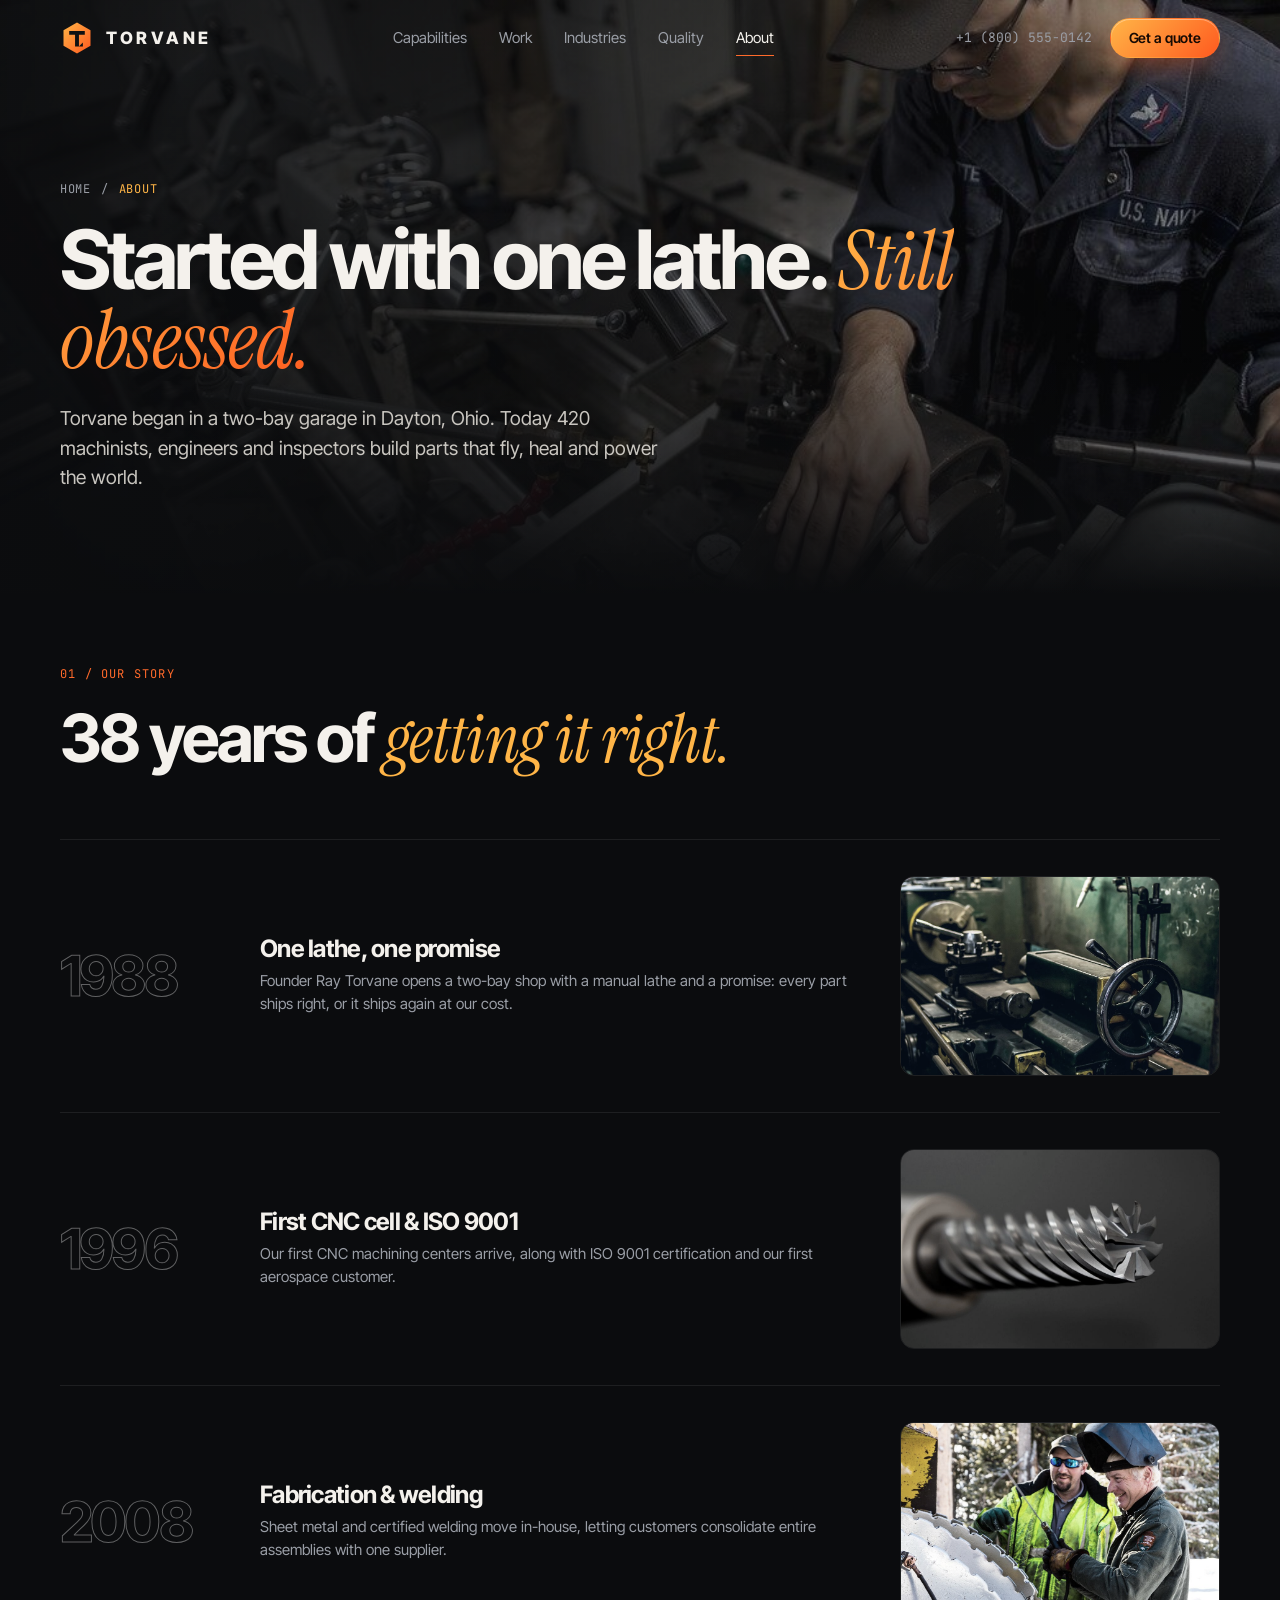
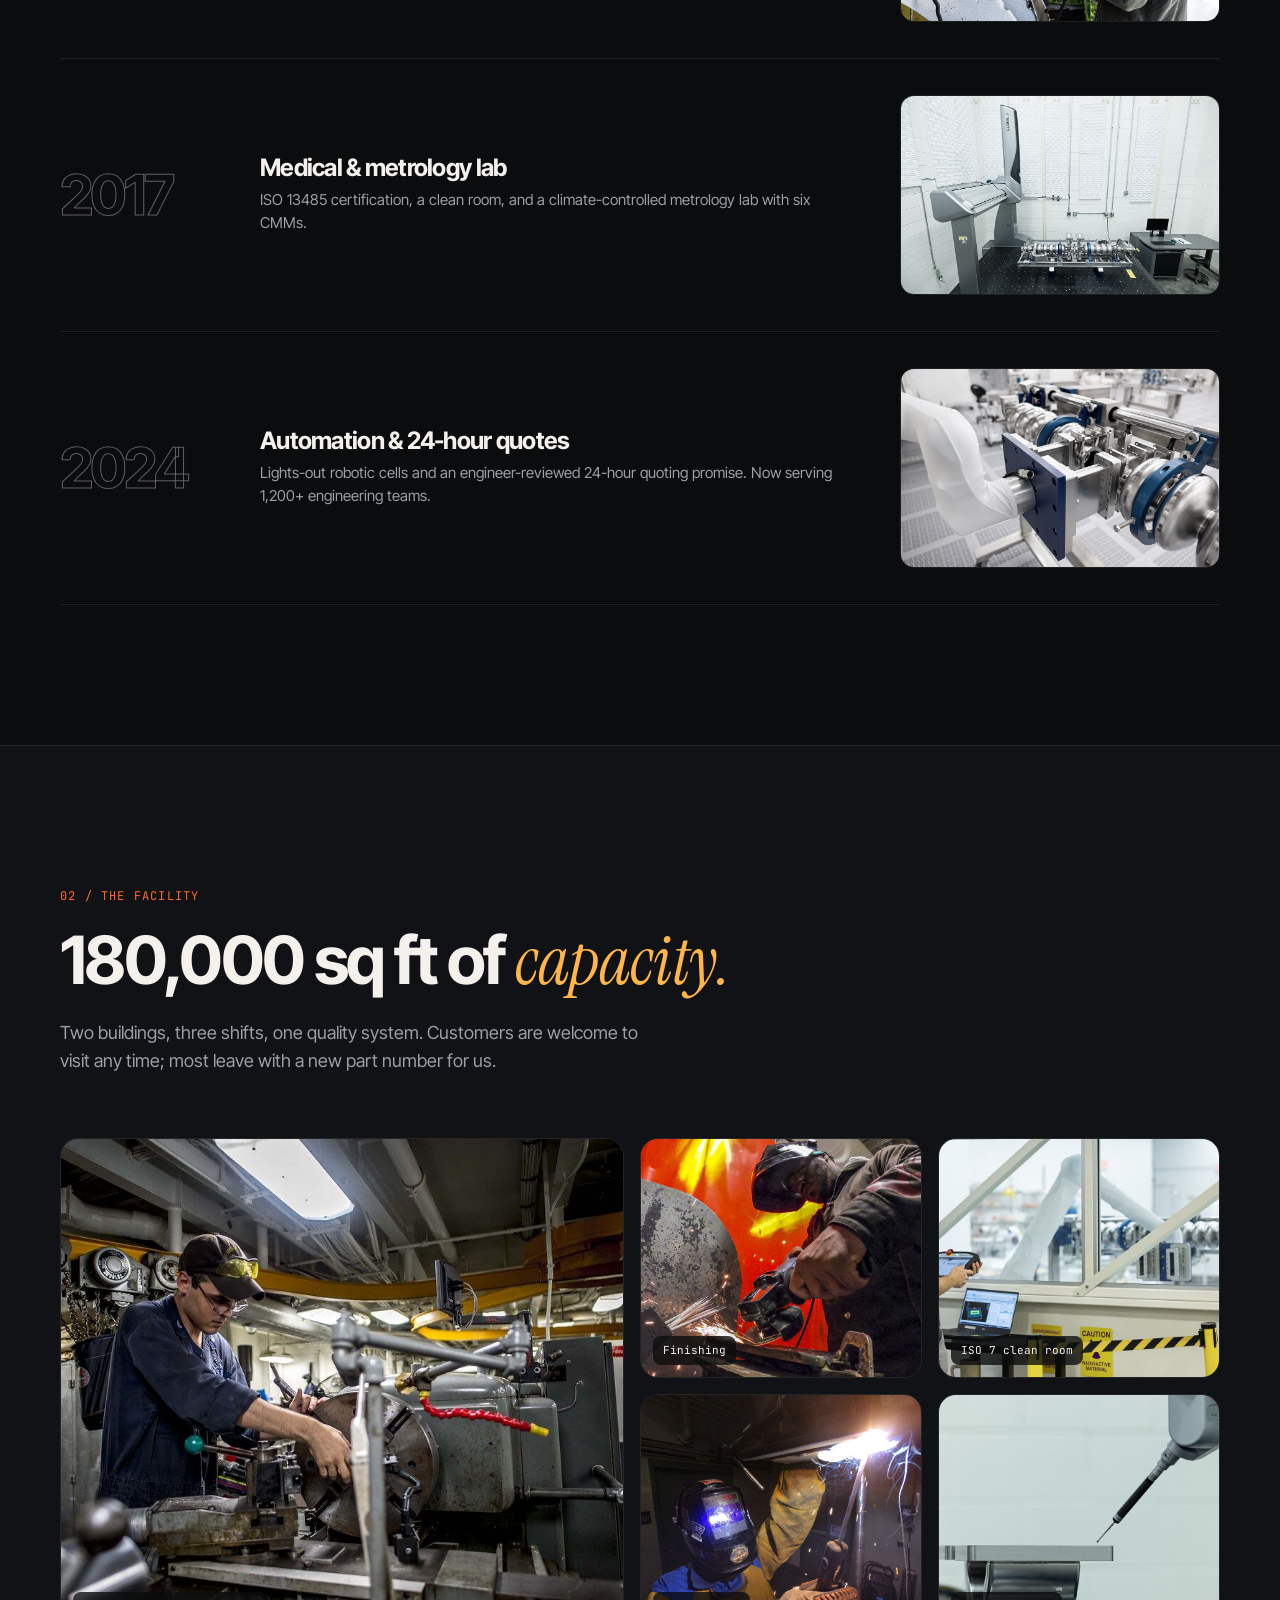
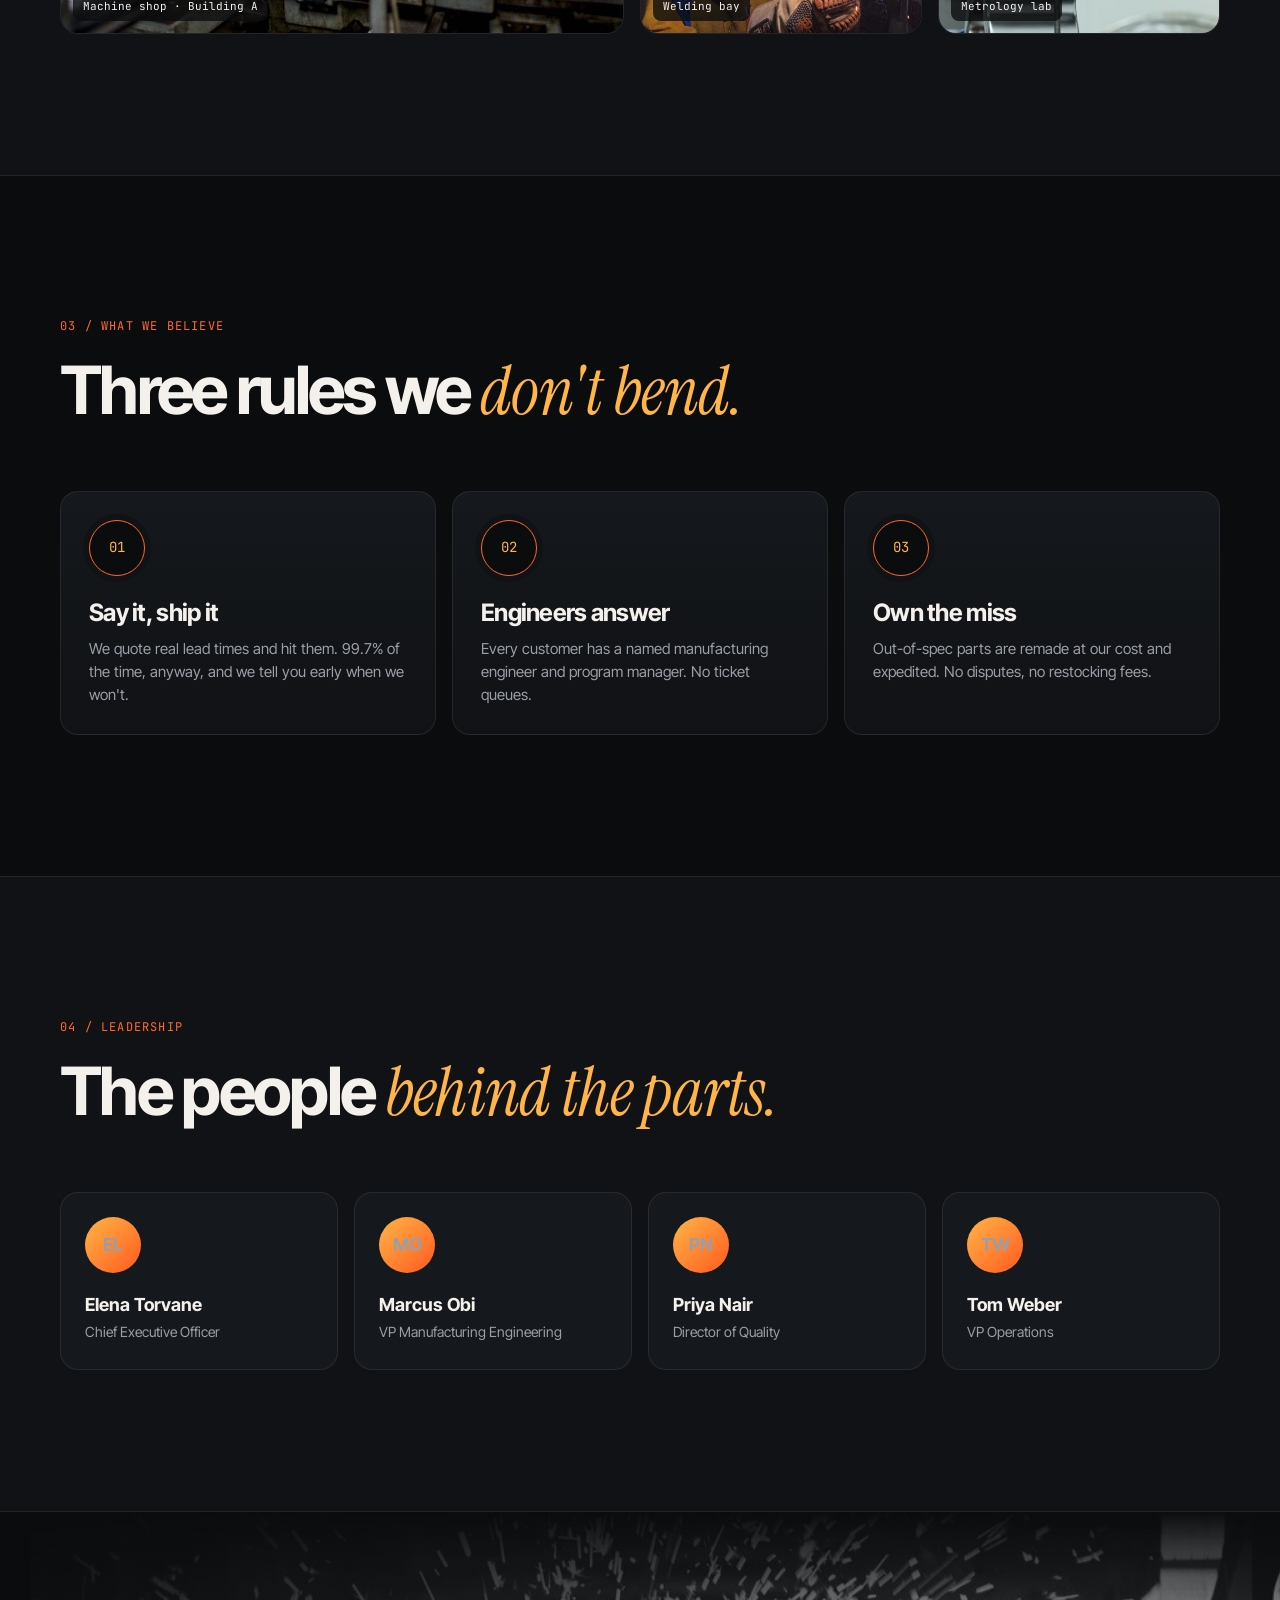
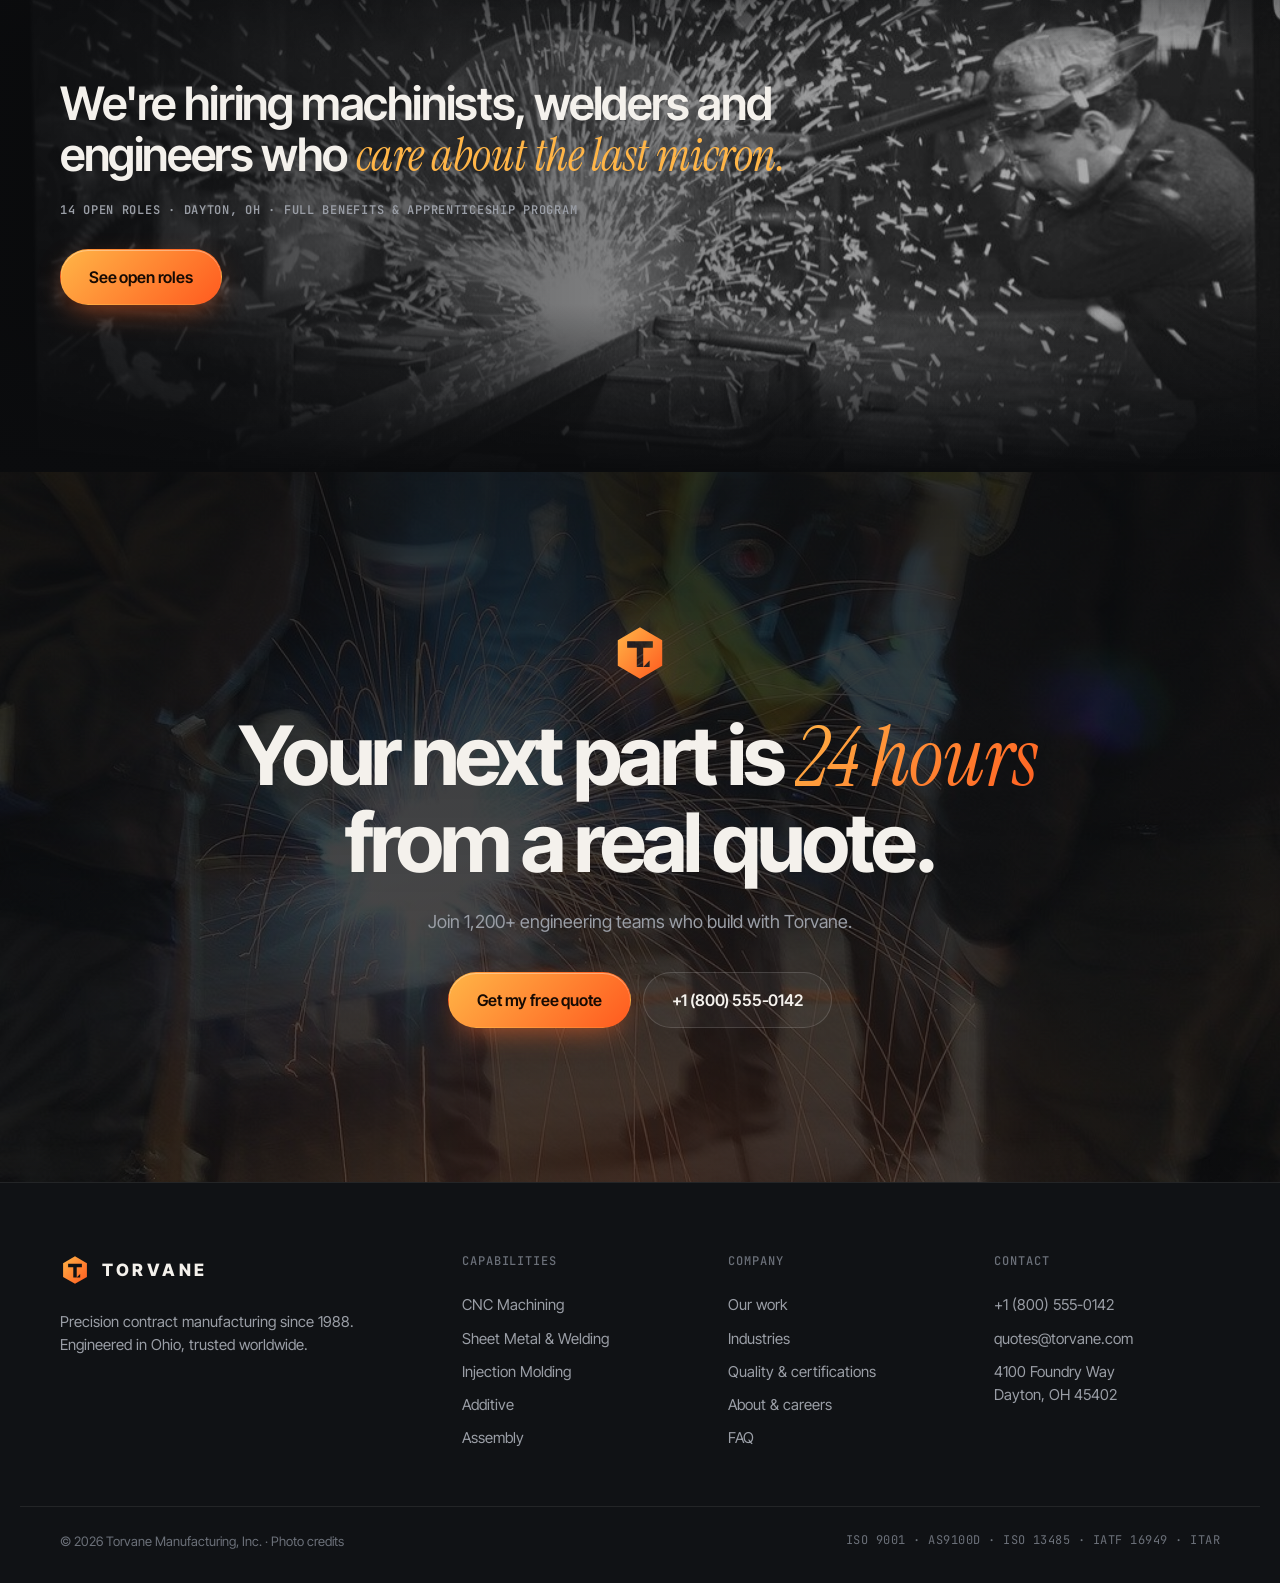
==== about.html @ 59ac73ed "Expand into a multipage site with work photography Split the landing page into Home, Capabilities, W" ====
<!doctype html>
<html lang="en">
<head>
  <meta charset="utf-8" />
  <meta name="viewport" content="width=device-width, initial-scale=1" />
  <title>About Torvane | Precision Manufacturing Since 1988</title>
  <meta name="description" content="Founded in Dayton, Ohio in 1988 with a single lathe, Torvane is now a 180,000 sq ft precision manufacturer serving 1,200+ engineering teams. Meet the team and see open roles." />
  <meta name="theme-color" content="#0B0C0E" />
  <meta property="og:title" content="About Torvane | Precision Manufacturing Since 1988" />
  <meta property="og:description" content="Founded in Dayton, Ohio in 1988 with a single lathe, Torvane is now a 180,000 sq ft precision manufacturer serving 1,200+ engineering teams. Meet the team and see open roles." />
  <meta property="og:type" content="website" />
  <meta property="og:image" content="assets/img/machinist-lathe.jpg" />
  <link rel="icon" href="assets/favicon.svg" type="image/svg+xml" />
  <link rel="preconnect" href="https://fonts.googleapis.com" />
  <link rel="preconnect" href="https://fonts.gstatic.com" crossorigin />
  <link href="https://fonts.googleapis.com/css2?family=Inter+Tight:wght@400;500;600;700;800&family=Instrument+Serif:ital@0;1&family=JetBrains+Mono:wght@400;500&display=swap" rel="stylesheet" />
  <link rel="stylesheet" href="styles.css" />
</head>
<body data-page="about">
  <a class="skip" href="#main">Skip to content</a>

  <header class="nav" id="nav">
    <div class="container nav__inner">
      <a href="index.html" class="brand" aria-label="Torvane home">
        <img src="assets/logo-mark.svg" alt="" width="34" height="34" />
        <span class="brand__word">TORVANE</span>
      </a>
      <nav class="nav__links" aria-label="Primary">
        <a href="capabilities.html">Capabilities</a>
        <a href="work.html">Work</a>
        <a href="industries.html">Industries</a>
        <a href="quality.html">Quality</a>
        <a href="about.html" class="is-active" aria-current="page">About</a>
      </nav>
      <div class="nav__cta">
        <a href="tel:+18005550142" class="nav__phone">+1 (800) 555-0142</a>
        <a href="quote.html" class="btn btn--primary btn--sm">Get a quote</a>
        <button class="nav__toggle" aria-label="Open menu" aria-expanded="false" aria-controls="mobile-menu">
          <span></span><span></span>
        </button>
      </div>
    </div>
    <div class="mobile-menu" id="mobile-menu" hidden>
        <a href="capabilities.html">Capabilities</a>
        <a href="work.html">Work</a>
        <a href="industries.html">Industries</a>
        <a href="quality.html">Quality</a>
        <a href="about.html" class="is-active" aria-current="page">About</a>
      <a href="quote.html" class="btn btn--primary">Get a quote in 24h</a>
    </div>
  </header>

  <main id="main">
    <section class="phero">
      <div class="phero__bg" aria-hidden="true"><img src="assets/img/machinist-turning.jpg" alt="" fetchpriority="high" /></div>
      <div class="container phero__inner">
        <nav class="crumbs reveal" aria-label="Breadcrumb"><a href="index.html">Home</a><span>/</span><span>About</span></nav>
        <h1 class="reveal">Started with one lathe. <em>Still obsessed.</em></h1>
        <p class="lede reveal">Torvane began in a two-bay garage in Dayton, Ohio. Today 420 machinists, engineers and inspectors build parts that fly, heal and power the world.</p>
      </div>
    </section>

    <section class="section" style="padding-top: 72px">
      <div class="container">
        <div class="section__head">
          <p class="kicker reveal">01 / Our story</p>
          <h2 class="reveal">38 years of <em>getting it right.</em></h2>
        </div>
        <div class="timeline">
          <div class="tl reveal"><span class="tl__y">1988</span><div><h3>One lathe, one promise</h3><p>Founder Ray Torvane opens a two-bay shop with a manual lathe and a promise: every part ships right, or it ships again at our cost.</p></div><div class="tl__img"><img src="assets/img/lathe-vintage.jpg" alt="Vintage metal lathe" loading="lazy" /></div></div>
          <div class="tl reveal"><span class="tl__y">1996</span><div><h3>First CNC cell &amp; ISO 9001</h3><p>Our first CNC machining centers arrive, along with ISO 9001 certification and our first aerospace customer.</p></div><div class="tl__img"><img src="assets/img/endmill-dark.jpg" alt="Carbide end mill" loading="lazy" /></div></div>
          <div class="tl reveal"><span class="tl__y">2008</span><div><h3>Fabrication &amp; welding</h3><p>Sheet metal and certified welding move in-house, letting customers consolidate entire assemblies with one supplier.</p></div><div class="tl__img"><img src="assets/img/welders.jpg" alt="Welders at work" loading="lazy" /></div></div>
          <div class="tl reveal"><span class="tl__y">2017</span><div><h3>Medical &amp; metrology lab</h3><p>ISO 13485 certification, a clean room, and a climate-controlled metrology lab with six CMMs.</p></div><div class="tl__img"><img src="assets/img/cmm-room.jpg" alt="Metrology lab" loading="lazy" /></div></div>
          <div class="tl reveal"><span class="tl__y">2024</span><div><h3>Automation &amp; 24-hour quotes</h3><p>Lights-out robotic cells and an engineer-reviewed 24-hour quoting promise. Now serving 1,200+ engineering teams.</p></div><div class="tl__img"><img src="assets/img/robot-cell.jpg" alt="Robotic cell" loading="lazy" /></div></div>
        </div>
      </div>
    </section>

    <section class="section section--alt">
      <div class="container">
        <div class="section__head">
          <p class="kicker reveal">02 / The facility</p>
          <h2 class="reveal">180,000 sq ft of <em>capacity.</em></h2>
          <p class="section__lede reveal">Two buildings, three shifts, one quality system. Customers are welcome to visit any time; most leave with a new part number for us.</p>
        </div>
        <div class="facility">
          <figure class="reveal"><img src="assets/img/machinist-lathe.jpg" alt="Machinist at work in the machine shop" loading="lazy" /><figcaption>Machine shop · Building A</figcaption></figure>
          <figure class="reveal"><img src="assets/img/grinding.jpg" alt="Finishing department" loading="lazy" /><figcaption>Finishing</figcaption></figure>
          <figure class="reveal"><img src="assets/img/robot-operator.jpg" alt="Clean room assembly" loading="lazy" /><figcaption>ISO 7 clean room</figcaption></figure>
          <figure class="reveal"><img src="assets/img/welder-mask.jpg" alt="Welding bay" loading="lazy" /><figcaption>Welding bay</figcaption></figure>
          <figure class="reveal"><img src="assets/img/cmm-probe-2.jpg" alt="Metrology" loading="lazy" /><figcaption>Metrology lab</figcaption></figure>
        </div>
      </div>
    </section>

    <section class="section">
      <div class="container">
        <div class="section__head">
          <p class="kicker reveal">03 / What we believe</p>
          <h2 class="reveal">Three rules we <em>don't bend.</em></h2>
        </div>
        <div class="values">
          <div class="card reveal"><span class="step__n" style="margin-bottom:12px">01</span><h3>Say it, ship it</h3><p>We quote real lead times and hit them. 99.7% of the time, anyway, and we tell you early when we won't.</p></div>
          <div class="card reveal"><span class="step__n" style="margin-bottom:12px">02</span><h3>Engineers answer</h3><p>Every customer has a named manufacturing engineer and program manager. No ticket queues.</p></div>
          <div class="card reveal"><span class="step__n" style="margin-bottom:12px">03</span><h3>Own the miss</h3><p>Out-of-spec parts are remade at our cost and expedited. No disputes, no restocking fees.</p></div>
        </div>
      </div>
    </section>

    <section class="section section--alt">
      <div class="container">
        <div class="section__head">
          <p class="kicker reveal">04 / Leadership</p>
          <h2 class="reveal">The people <em>behind the parts.</em></h2>
        </div>
        <div class="team">
          <div class="member reveal"><span class="avatar">EL</span><b>Elena Torvane</b><span>Chief Executive Officer</span></div>
          <div class="member reveal"><span class="avatar">MO</span><b>Marcus Obi</b><span>VP Manufacturing Engineering</span></div>
          <div class="member reveal"><span class="avatar">PN</span><b>Priya Nair</b><span>Director of Quality</span></div>
          <div class="member reveal"><span class="avatar">TW</span><b>Tom Weber</b><span>VP Operations</span></div>
        </div>
      </div>
    </section>

    <section class="band" id="careers" aria-label="Careers">
      <img src="assets/img/sparks-bw.jpg" alt="" loading="lazy" data-parallax />
      <div class="container">
        <blockquote class="reveal">We're hiring machinists, welders and engineers who <em>care about the last micron.</em><cite>14 open roles · Dayton, OH · Full benefits &amp; apprenticeship program</cite></blockquote>
        <a href="mailto:careers@torvane.com" class="btn btn--primary btn--lg reveal" style="margin-top:32px">See open roles</a>
      </div>
    </section>

    <section class="final final--photo">
      <div class="final__bg" aria-hidden="true"><img src="assets/img/welding.jpg" alt="" loading="lazy" /></div>
      <div class="container final__inner">
        <img src="assets/logo-mark.svg" alt="" width="56" height="56" class="final__mark" />
        <h2>Your next part is <em>24 hours</em> from a real quote.</h2>
        <p>Join 1,200+ engineering teams who build with Torvane.</p>
        <div class="hero__ctas">
          <a href="quote.html" class="btn btn--primary btn--lg">Get my free quote</a>
          <a href="tel:+18005550142" class="btn btn--ghost btn--lg">+1 (800) 555-0142</a>
        </div>
      </div>
    </section>
  </main>

  <footer class="footer">
    <div class="container footer__grid">
      <div class="footer__brand">
        <a href="index.html" class="brand"><img src="assets/logo-mark.svg" alt="" width="30" height="30" /><span class="brand__word">TORVANE</span></a>
        <p>Precision contract manufacturing since 1988. Engineered in Ohio, trusted worldwide.</p>
      </div>
      <div>
        <h4>Capabilities</h4>
        <a href="capabilities.html#cnc">CNC Machining</a>
        <a href="capabilities.html#sheet-metal">Sheet Metal &amp; Welding</a>
        <a href="capabilities.html#molding">Injection Molding</a>
        <a href="capabilities.html#additive">Additive</a>
        <a href="capabilities.html#assembly">Assembly</a>
      </div>
      <div>
        <h4>Company</h4>
        <a href="work.html">Our work</a>
        <a href="industries.html">Industries</a>
        <a href="quality.html">Quality &amp; certifications</a>
        <a href="about.html">About &amp; careers</a>
        <a href="quote.html#faq">FAQ</a>
      </div>
      <div>
        <h4>Contact</h4>
        <a href="tel:+18005550142">+1 (800) 555-0142</a>
        <a href="mailto:quotes@torvane.com">quotes@torvane.com</a>
        <span>4100 Foundry Way<br />Dayton, OH 45402</span>
      </div>
    </div>
    <div class="container footer__base">
      <span>© <span id="year">2026</span> Torvane Manufacturing, Inc. · <a href="credits.html">Photo credits</a></span>
      <span class="mono">ISO 9001 · AS9100D · ISO 13485 · IATF 16949 · ITAR</span>
    </div>
  </footer>

  <div class="sticky-cta" id="stickyCta">
    <a href="tel:+18005550142" class="btn btn--ghost">Call</a>
    <a href="quote.html" class="btn btn--primary">Get a quote in 24h</a>
  </div>

  <script src="script.js" defer></script>
</body>
</html>
---- styles.css ----
/* =========================================================
   Torvane Manufacturing — styles
   ========================================================= */
:root {
  --bg: #0b0c0e;
  --bg-2: #101215;
  --surface: #15181c;
  --surface-2: #1b1f24;
  --line: rgba(255, 255, 255, 0.08);
  --line-2: rgba(255, 255, 255, 0.14);
  --text: #f4f1ec;
  --muted: #9a9ea6;
  --dim: #6b7079;
  --accent: #ff6a2b;
  --accent-2: #ffb547;
  --grad: linear-gradient(135deg, #ffb547 0%, #ff5a1f 100%);
  --paper: #f4f1ec;
  --paper-2: #e9e4dc;
  --ink: #121316;
  --ink-muted: #5d6068;
  --ok: #3ddc97;

  --radius: 18px;
  --radius-sm: 12px;
  --container: 1240px;
  --gutter: clamp(16px, 4vw, 40px);

  --f-sans: "Inter Tight", ui-sans-serif, system-ui, -apple-system, "Segoe UI", sans-serif;
  --f-serif: "Instrument Serif", Georgia, serif;
  --f-mono: "JetBrains Mono", ui-monospace, SFMono-Regular, Menlo, monospace;

  --ease: cubic-bezier(0.22, 1, 0.36, 1);
}

*,
*::before,
*::after { box-sizing: border-box; }

html { scroll-behavior: smooth; -webkit-text-size-adjust: 100%; }
body {
  margin: 0;
  background: var(--bg);
  color: var(--text);
  font-family: var(--f-sans);
  font-size: 17px;
  line-height: 1.55;
  -webkit-font-smoothing: antialiased;
  text-rendering: optimizeLegibility;
  overflow-x: hidden;
}
img, svg { display: block; max-width: 100%; }
a { color: inherit; text-decoration: none; }
h1, h2, h3, h4 { margin: 0; line-height: 1.05; letter-spacing: -0.03em; font-weight: 700; }
p { margin: 0; }
em { font-family: var(--f-serif); font-style: italic; font-weight: 400; letter-spacing: -0.01em; }
::selection { background: var(--accent); color: #fff; }

.container { width: 100%; max-width: var(--container); margin-inline: auto; padding-inline: var(--gutter); }
.mono, .mono-accent { font-family: var(--f-mono); font-size: 12px; letter-spacing: 0.04em; }
.mono-accent { color: var(--accent-2); }

.skip { position: absolute; left: -9999px; top: 8px; z-index: 100; background: var(--accent); color: #000; padding: 8px 14px; border-radius: 8px; }
.skip:focus { left: 8px; }

:focus-visible { outline: 2px solid var(--accent-2); outline-offset: 3px; border-radius: 6px; }

/* ---------- Buttons ---------- */
.btn {
  --h: 46px;
  display: inline-flex; align-items: center; justify-content: center; gap: 10px;
  height: var(--h); padding: 0 22px; border-radius: 999px;
  font: 600 15px/1 var(--f-sans); letter-spacing: -0.01em;
  border: 1px solid transparent; cursor: pointer; white-space: nowrap;
  transition: transform .25s var(--ease), box-shadow .25s var(--ease), background .25s, border-color .25s, color .25s;
}
.btn--sm { --h: 40px; padding: 0 18px; font-size: 14px; }
.btn--lg { --h: 56px; padding: 0 28px; font-size: 16px; }
.btn--primary {
  background: var(--grad); color: #160a03;
  box-shadow: 0 10px 30px -10px rgba(255, 106, 43, .7), inset 0 1px 0 rgba(255, 255, 255, .35);
}
.btn--primary:hover { transform: translateY(-2px); box-shadow: 0 16px 40px -12px rgba(255, 106, 43, .9), inset 0 1px 0 rgba(255, 255, 255, .35); }
.btn--primary svg { transition: transform .25s var(--ease); }
.btn--primary:hover svg { transform: translateX(4px); }
.btn--ghost { background: rgba(255, 255, 255, .04); border-color: var(--line-2); color: var(--text); }
.btn--ghost:hover { background: rgba(255, 255, 255, .08); border-color: rgba(255, 255, 255, .28); }
.btn--dark { background: var(--ink); color: var(--paper); }
.btn--dark:hover { transform: translateY(-2px); box-shadow: 0 16px 30px -14px rgba(0, 0, 0, .5); }

/* ---------- Nav ---------- */
.nav {
  position: fixed; inset: 0 0 auto; z-index: 50;
  transition: background .3s, border-color .3s, backdrop-filter .3s;
  border-bottom: 1px solid transparent;
}
.nav.is-scrolled {
  background: rgba(11, 12, 14, .72);
  backdrop-filter: saturate(160%) blur(16px);
  -webkit-backdrop-filter: saturate(160%) blur(16px);
  border-color: var(--line);
}
.nav__inner { display: flex; align-items: center; justify-content: space-between; height: 76px; gap: 24px; }
.brand { display: inline-flex; align-items: center; gap: 12px; }
.brand__word { font-weight: 800; letter-spacing: .22em; font-size: 17px; }
.nav__links { display: flex; gap: 32px; font-size: 15px; color: var(--muted); }
.nav__links a { position: relative; transition: color .2s; }
.nav__links a:hover { color: var(--text); }
.nav__links a::after { content: ""; position: absolute; left: 0; right: 0; bottom: -6px; height: 1px; background: var(--accent); transform: scaleX(0); transition: transform .3s var(--ease); transform-origin: left; }
.nav__links a:hover::after { transform: scaleX(1); }
.nav__cta { display: flex; align-items: center; gap: 18px; }
.nav__phone { font-family: var(--f-mono); font-size: 13px; color: var(--muted); }
.nav__phone:hover { color: var(--text); }
.nav__toggle { display: none; width: 42px; height: 42px; border-radius: 12px; border: 1px solid var(--line-2); background: transparent; cursor: pointer; position: relative; }
.nav__toggle span { position: absolute; left: 12px; right: 12px; height: 1.5px; background: var(--text); transition: transform .3s var(--ease), top .3s var(--ease); }
.nav__toggle span:first-child { top: 16px; }
.nav__toggle span:last-child { top: 24px; }
.nav__toggle[aria-expanded="true"] span:first-child { top: 20px; transform: rotate(45deg); }
.nav__toggle[aria-expanded="true"] span:last-child { top: 20px; transform: rotate(-45deg); }
.mobile-menu { display: flex; flex-direction: column; gap: 4px; padding: 8px var(--gutter) 24px; background: rgba(11, 12, 14, .96); border-bottom: 1px solid var(--line); }
.mobile-menu[hidden] { display: none; }
.mobile-menu a:not(.btn) { padding: 14px 0; font-size: 20px; font-weight: 600; border-bottom: 1px solid var(--line); }
.mobile-menu .btn { margin-top: 16px; }

/* ---------- Hero ---------- */
.hero { position: relative; padding: 150px 0 40px; overflow: hidden; isolation: isolate; }
.hero__grid-bg {
  position: absolute; inset: 0; z-index: -2;
  background-image:
    linear-gradient(var(--line) 1px, transparent 1px),
    linear-gradient(90deg, var(--line) 1px, transparent 1px);
  background-size: 64px 64px;
  mask-image: radial-gradient(ellipse 80% 70% at 60% 30%, #000 30%, transparent 75%);
  -webkit-mask-image: radial-gradient(ellipse 80% 70% at 60% 30%, #000 30%, transparent 75%);
  opacity: .6;
}
.hero__glow {
  position: absolute; z-index: -1; width: 900px; height: 900px; right: -240px; top: -320px;
  background: radial-gradient(circle, rgba(255, 106, 43, .28) 0%, rgba(255, 106, 43, .06) 40%, transparent 70%);
  filter: blur(10px);
  animation: glow 9s ease-in-out infinite alternate;
}
@keyframes glow { to { transform: translate(-60px, 60px) scale(1.08); } }
.hero__inner { display: grid; grid-template-columns: 1.15fr 1fr; gap: 56px; align-items: center; }

.eyebrow {
  display: inline-flex; align-items: center; gap: 10px;
  padding: 7px 14px 7px 12px; border-radius: 999px;
  border: 1px solid var(--line-2); background: rgba(255, 255, 255, .03);
  font-size: 13px; color: var(--muted); font-weight: 500;
}
.dot { width: 8px; height: 8px; border-radius: 50%; background: var(--ok); box-shadow: 0 0 0 4px rgba(61, 220, 151, .15); animation: pulse 2s infinite; }
@keyframes pulse { 50% { box-shadow: 0 0 0 7px rgba(61, 220, 151, 0); } }

.hero__title { font-size: clamp(46px, 6vw, 86px); margin: 26px 0 26px; letter-spacing: -0.045em; line-height: .95; }
.hero__title em {
  background: var(--grad); -webkit-background-clip: text; background-clip: text; color: transparent;
  padding-right: .08em;
}
.hero__sub { font-size: clamp(17px, 1.4vw, 19px); color: var(--muted); max-width: 540px; }
.hero__sub strong { color: var(--text); font-weight: 600; }
.hero__ctas { display: flex; gap: 12px; flex-wrap: wrap; margin-top: 36px; }
.hero__trust { list-style: none; padding: 0; margin: 28px 0 0; display: flex; gap: 22px; flex-wrap: wrap; font-size: 14px; color: var(--muted); }
.hero__trust li { display: flex; align-items: center; gap: 8px; }
.hero__trust svg { width: 16px; height: 16px; fill: none; stroke: var(--ok); stroke-width: 2.4; stroke-linecap: round; stroke-linejoin: round; }

/* Blueprint visual */
.hero__visual { position: relative; }
.blueprint {
  position: relative; border-radius: 22px; overflow: hidden;
  background: linear-gradient(180deg, #13171c, #0e1013);
  border: 1px solid var(--line-2);
  box-shadow: 0 50px 100px -40px rgba(0, 0, 0, .8), 0 0 0 1px rgba(255, 255, 255, .02) inset;
  transform: perspective(1400px) rotateY(-8deg) rotateX(4deg);
  transition: transform .8s var(--ease);
}
.hero__visual:hover .blueprint { transform: perspective(1400px) rotateY(-2deg) rotateX(1deg); }
.blueprint__head, .blueprint__foot { display: flex; justify-content: space-between; padding: 14px 18px; font-family: var(--f-mono); font-size: 11px; letter-spacing: .06em; color: var(--muted); }
.blueprint__head { border-bottom: 1px solid var(--line); }
.blueprint__foot { border-top: 1px solid var(--line); gap: 12px; }
.blueprint__foot div { display: flex; flex-direction: column; gap: 4px; }
.blueprint__foot span { color: var(--dim); font-size: 10px; }
.blueprint__foot b { color: var(--text); font-weight: 500; font-size: 12px; }
.blueprint__svg { width: 100%; height: auto; }
.bp-grid path { stroke: rgba(255, 255, 255, .04); stroke-width: 1; fill: none; }
.bp-part { fill: none; stroke: var(--text); stroke-width: 1.4; }
.bp-part .center { stroke: var(--accent); stroke-width: .8; stroke-dasharray: 10 4 2 4; opacity: .7; }
.bp-part .bolts { transform-origin: 0 0; }
.draw { stroke-dasharray: 800; stroke-dashoffset: 800; animation: draw 2.4s var(--ease) forwards .3s; }
.draw.d2 { animation-delay: .6s; stroke: var(--muted); }
.draw.d3 { animation-delay: .9s; }
.draw.d4 { animation-delay: 1.2s; stroke: var(--accent-2); }
@keyframes draw { to { stroke-dashoffset: 0; } }
.bp-dim path { fill: none; stroke: var(--dim); stroke-width: 1; }
.bp-dim text { fill: var(--muted); font-family: var(--f-mono); font-size: 10px; letter-spacing: .04em; }
.scan { fill: var(--accent); opacity: .5; filter: drop-shadow(0 0 6px var(--accent)); animation: scan 4.5s ease-in-out infinite; }
@keyframes scan { 0% { transform: translateY(0); opacity: 0; } 10% { opacity: .6; } 90% { opacity: .6; } 100% { transform: translateY(338px); opacity: 0; } }

.chip {
  position: absolute; display: flex; flex-direction: column; gap: 2px;
  padding: 12px 16px; border-radius: 14px;
  background: rgba(21, 24, 28, .82); border: 1px solid var(--line-2);
  backdrop-filter: blur(14px); -webkit-backdrop-filter: blur(14px);
  box-shadow: 0 20px 40px -20px rgba(0, 0, 0, .8);
  animation: float 6s ease-in-out infinite;
}
.chip__k { font-size: 11px; color: var(--muted); font-family: var(--f-mono); letter-spacing: .04em; text-transform: uppercase; }
.chip__v { font-size: 16px; font-weight: 700; letter-spacing: -0.02em; }
.chip--a { left: -34px; top: 22%; }
.chip--b { right: -22px; top: 8%; animation-delay: -2s; padding-left: 30px; }
.chip--c { left: -34px; bottom: 26%; animation-delay: -4s; }
.chip__live { position: absolute; left: 14px; top: 17px; width: 8px; height: 8px; border-radius: 50%; background: var(--ok); box-shadow: 0 0 10px var(--ok); }
@keyframes float { 50% { transform: translateY(-10px); } }

.hero__stats {
  margin-top: 96px; display: grid; grid-template-columns: repeat(4, 1fr);
  border-top: 1px solid var(--line); border-bottom: 1px solid var(--line);
}
.hero__stats > div { padding: 30px 24px; display: flex; flex-direction: column; gap: 6px; }
.hero__stats > div + div { border-left: 1px solid var(--line); }
.hero__stats b { font-size: clamp(34px, 4vw, 52px); font-weight: 700; letter-spacing: -0.04em; line-height: 1; }
.hero__stats > div > span { color: var(--muted); font-size: 14px; }

/* ---------- Strip ---------- */
.strip { padding: 64px 0 24px; }
.strip__label { text-align: center; color: var(--dim); font-size: 13px; font-family: var(--f-mono); letter-spacing: .08em; text-transform: uppercase; margin-bottom: 28px; padding-inline: var(--gutter); }
.marquee {
  overflow: hidden; border-block: 1px solid var(--line); padding: 22px 0;
  mask-image: linear-gradient(90deg, transparent, #000 10%, #000 90%, transparent);
  -webkit-mask-image: linear-gradient(90deg, transparent, #000 10%, #000 90%, transparent);
}
.marquee__track { display: flex; align-items: center; gap: 36px; width: max-content; animation: marquee 40s linear infinite; }
.marquee__track span { font-size: clamp(22px, 2.6vw, 34px); font-weight: 600; letter-spacing: -0.03em; color: var(--text); opacity: .85; }
.marquee__track i { font-style: normal; color: var(--accent); font-size: 18px; }
@keyframes marquee { to { transform: translateX(-50%); } }
.certs { display: grid; grid-template-columns: repeat(5, 1fr); gap: 12px; margin-top: 36px; }
.cert { border: 1px solid var(--line); border-radius: var(--radius-sm); padding: 16px 18px; display: flex; flex-direction: column; gap: 2px; background: rgba(255, 255, 255, .015); }
.cert b { font-family: var(--f-mono); font-weight: 500; font-size: 14px; color: var(--accent-2); }
.cert span { font-size: 13px; color: var(--muted); }

/* ---------- Sections ---------- */
.section { padding: clamp(88px, 11vw, 150px) 0; position: relative; }
.section--alt { background: var(--bg-2); border-block: 1px solid var(--line); }
.section__head { max-width: 760px; margin-bottom: 64px; }
.section__head--center { margin-inline: auto; text-align: center; }
.kicker { font-family: var(--f-mono); font-size: 12px; letter-spacing: .1em; text-transform: uppercase; color: var(--accent); margin-bottom: 20px; }
.section h2 { font-size: clamp(38px, 5.2vw, 68px); letter-spacing: -0.04em; }
.section h2 em { color: var(--accent-2); }
.section__lede { color: var(--muted); font-size: 18px; margin-top: 22px; max-width: 600px; }

/* ---------- Bento ---------- */
.bento { display: grid; grid-template-columns: repeat(4, 1fr); gap: 16px; }
.card {
  position: relative; overflow: hidden;
  background: linear-gradient(180deg, var(--surface), var(--bg-2));
  border: 1px solid var(--line); border-radius: var(--radius);
  padding: 28px; display: flex; flex-direction: column; gap: 12px;
  transition: border-color .3s, transform .4s var(--ease);
}
.card::before {
  content: ""; position: absolute; inset: 0; border-radius: inherit; pointer-events: none;
  background: radial-gradient(400px circle at var(--mx, 50%) var(--my, 0%), rgba(255, 106, 43, .12), transparent 45%);
  opacity: 0; transition: opacity .3s;
}
.card:hover { border-color: rgba(255, 106, 43, .35); transform: translateY(-4px); }
.card:hover::before { opacity: 1; }
.card h3 { font-size: 24px; letter-spacing: -0.03em; }
.card p { color: var(--muted); font-size: 15px; }
.card__icon { width: 46px; height: 46px; border-radius: 12px; display: grid; place-items: center; background: rgba(255, 106, 43, .1); border: 1px solid rgba(255, 106, 43, .25); margin-bottom: 8px; }
.card__icon svg { width: 24px; height: 24px; fill: none; stroke: var(--accent-2); stroke-width: 1.6; stroke-linecap: round; stroke-linejoin: round; }
.specs { list-style: none; padding: 0; margin: auto 0 0; padding-top: 14px; display: flex; flex-direction: column; gap: 8px; }
.specs li { display: flex; justify-content: space-between; gap: 12px; font-family: var(--f-mono); font-size: 12px; padding-top: 8px; border-top: 1px dashed var(--line-2); }
.specs span { color: var(--dim); }
.specs b { font-weight: 500; color: var(--text); text-align: right; }
.card--xl { grid-column: span 2; grid-row: span 2; padding: 36px; }
.card--xl h3 { font-size: 36px; }
.card--xl p { font-size: 17px; max-width: 420px; }
.card--xl .specs { max-width: 420px; }
.card__art { position: absolute; right: -70px; top: -70px; width: 300px; color: rgba(255, 255, 255, .06); animation: spin 60s linear infinite; pointer-events: none; }
@keyframes spin { to { transform: rotate(360deg); } }
.card--wide { grid-column: span 2; flex-direction: row; align-items: center; gap: 22px; flex-wrap: wrap; }
.card--wide > div:nth-child(2) { flex: 1 1 260px; }
.card--wide .card__icon { margin-bottom: 0; }
.card__link { font-weight: 600; font-size: 15px; color: var(--accent-2); display: inline-flex; gap: 6px; }
.card__link span { transition: transform .3s var(--ease); }
.card__link:hover span { transform: translateX(4px); }

/* ---------- Steps ---------- */
.steps { list-style: none; margin: 0; padding: 0; display: grid; grid-template-columns: repeat(4, 1fr); gap: 0; counter-reset: s; position: relative; }
.steps::before { content: ""; position: absolute; top: 28px; left: 28px; right: 28px; height: 1px; background: linear-gradient(90deg, var(--accent), rgba(255, 106, 43, .1)); }
.step { padding: 0 28px 0 0; position: relative; }
.step__n {
  position: relative; display: grid; place-items: center; width: 56px; height: 56px; border-radius: 50%;
  background: var(--bg); border: 1px solid var(--accent); color: var(--accent-2);
  font-family: var(--f-mono); font-size: 14px; margin-bottom: 28px;
  box-shadow: 0 0 0 6px var(--bg-2);
}
.step h3 { font-size: 22px; margin-bottom: 10px; }
.step p { color: var(--muted); font-size: 15px; }
.step__t { display: inline-block; margin-top: 18px; font-family: var(--f-mono); font-size: 12px; color: var(--ok); padding: 5px 10px; border-radius: 999px; background: rgba(61, 220, 151, .08); border: 1px solid rgba(61, 220, 151, .2); }

/* ---------- Light / compare ---------- */
.section--light { background: var(--paper); color: var(--ink); }
.section--light .kicker { color: #d14a12; }
.section--light h2 em { color: #d14a12; }
.compare { max-width: 1000px; margin: 0 auto; border-radius: 22px; background: #fff; box-shadow: 0 40px 80px -40px rgba(18, 19, 22, .25); overflow: hidden; border: 1px solid var(--paper-2); }
.compare__row { display: grid; grid-template-columns: 1.3fr 1.2fr 1fr 1fr; align-items: center; }
.compare__row > span { padding: 20px 22px; font-size: 15px; border-bottom: 1px solid var(--paper-2); color: var(--ink-muted); display: flex; align-items: center; gap: 8px; }
.compare__row:last-child > span { border-bottom: 0; }
.compare__row > span[role="rowheader"] { color: var(--ink); font-weight: 600; }
.compare__row--head > span { font-family: var(--f-mono); font-size: 12px; letter-spacing: .06em; text-transform: uppercase; color: var(--ink-muted); }
.compare .is-us { background: #fff6ef; color: var(--ink); font-weight: 600; position: relative; }
.compare__row--head .is-us { background: var(--ink); color: var(--paper); font-family: var(--f-sans); font-size: 15px; letter-spacing: .14em; font-weight: 800; }
.compare i { font-style: normal; display: inline-grid; place-items: center; width: 22px; height: 22px; border-radius: 50%; font-size: 12px; font-weight: 700; flex: none; }
.compare .yes { background: #ff6a2b; color: #fff; }
.compare .meh { background: var(--paper-2); color: var(--ink-muted); }
.compare .no { background: #fde8e6; color: #c2362b; }
.center-cta { text-align: center; margin-top: 52px; display: flex; flex-direction: column; align-items: center; gap: 14px; }
.center-cta p { color: var(--ink-muted); font-size: 15px; }

/* ---------- Cases ---------- */
.cases { display: grid; grid-template-columns: repeat(3, 1fr); gap: 16px; }
.case { border: 1px solid var(--line); border-radius: var(--radius); padding: 30px; background: var(--surface); display: flex; flex-direction: column; gap: 18px; transition: border-color .3s, transform .4s var(--ease); }
.case:hover { border-color: var(--line-2); transform: translateY(-4px); }
.case__tag { font-family: var(--f-mono); font-size: 11px; letter-spacing: .06em; text-transform: uppercase; color: var(--muted); }
.case__metric { display: flex; flex-direction: column; padding-bottom: 18px; border-bottom: 1px solid var(--line); }
.case__metric b { font-size: clamp(48px, 5vw, 64px); letter-spacing: -0.05em; line-height: 1; background: var(--grad); -webkit-background-clip: text; background-clip: text; color: transparent; }
.case__metric span { color: var(--text); font-weight: 600; margin-top: 6px; }
.case p { color: var(--muted); font-size: 15px; }
.case__meta { display: flex; flex-wrap: wrap; gap: 6px; margin-top: auto; }
.case__meta span { font-family: var(--f-mono); font-size: 11px; padding: 5px 9px; border-radius: 6px; background: rgba(255, 255, 255, .04); border: 1px solid var(--line); color: var(--muted); }

.quotes { display: grid; grid-template-columns: repeat(3, 1fr); gap: 16px; margin-top: 16px; }
.quote { margin: 0; padding: 30px; border-radius: var(--radius); border: 1px solid var(--line); display: flex; flex-direction: column; gap: 18px; }
.stars { color: var(--accent-2); letter-spacing: 3px; font-size: 14px; }
.quote blockquote { margin: 0; font-size: 18px; line-height: 1.5; letter-spacing: -0.01em; }
.quote figcaption { display: flex; align-items: center; gap: 12px; margin-top: auto; font-size: 13px; color: var(--muted); }
.quote figcaption b { display: block; color: var(--text); font-size: 15px; }
.avatar { width: 42px; height: 42px; border-radius: 50%; display: grid; place-items: center; background: var(--grad); color: #160a03; font-weight: 700; font-size: 14px; flex: none; }

/* ---------- Quote form ---------- */
.quote-section { background:
  radial-gradient(800px 500px at 0% 0%, rgba(255, 106, 43, .12), transparent 60%),
  var(--bg); border-top: 1px solid var(--line); }
.quote-grid { display: grid; grid-template-columns: 1fr 1.05fr; gap: 72px; align-items: start; }
.quote-copy { position: sticky; top: 110px; }
.assurances { list-style: none; padding: 0; margin: 40px 0 0; display: flex; flex-direction: column; gap: 22px; }
.assurances li { display: flex; gap: 16px; align-items: flex-start; }
.assurances b { display: block; font-size: 16px; }
.assurances span:not(.assure-ic) { color: var(--muted); font-size: 15px; }
.assure-ic { width: 42px; height: 42px; border-radius: 12px; flex: none; display: grid; place-items: center; background: rgba(255, 255, 255, .04); border: 1px solid var(--line-2); }
.assure-ic svg { width: 20px; height: 20px; fill: none; stroke: var(--accent-2); stroke-width: 1.8; stroke-linecap: round; stroke-linejoin: round; }
.contact-alt { margin-top: 40px; padding-top: 28px; border-top: 1px solid var(--line); display: flex; flex-wrap: wrap; gap: 8px 20px; font-size: 15px; color: var(--muted); }
.contact-alt a { color: var(--text); font-weight: 600; border-bottom: 1px solid var(--line-2); }
.contact-alt a:hover { border-color: var(--accent); }

.qform {
  position: relative; padding: 32px; border-radius: 24px;
  background: linear-gradient(180deg, var(--surface-2), var(--surface));
  border: 1px solid var(--line-2);
  box-shadow: 0 60px 120px -50px rgba(255, 106, 43, .35), 0 30px 60px -30px rgba(0, 0, 0, .8);
}
.qform__progress { margin-bottom: 28px; }
.qform__bar { height: 4px; border-radius: 4px; background: rgba(255, 255, 255, .06); overflow: hidden; }
.qform__bar span { display: block; height: 100%; width: 33.33%; background: var(--grad); border-radius: inherit; transition: width .5s var(--ease); }
.qform__labels { display: flex; justify-content: space-between; margin-top: 10px; font-family: var(--f-mono); font-size: 11px; letter-spacing: .06em; text-transform: uppercase; color: var(--dim); }
.qform__labels .is-on { color: var(--accent-2); }
.qstep { border: 0; padding: 0; margin: 0; min-width: 0; display: none; flex-direction: column; gap: 18px; }
.qstep.is-active { display: flex; animation: stepIn .5s var(--ease); }
@keyframes stepIn { from { opacity: 0; transform: translateY(10px); } }
.qstep legend { font-size: 24px; font-weight: 700; letter-spacing: -0.03em; margin-bottom: 18px; padding: 0; }
.choices { display: grid; grid-template-columns: 1fr 1fr; gap: 10px; }
.choice { position: relative; cursor: pointer; }
.choice input { position: absolute; opacity: 0; inset: 0; }
.choice > span { display: flex; flex-direction: column; gap: 2px; padding: 16px; border-radius: 14px; border: 1px solid var(--line-2); background: rgba(255, 255, 255, .02); transition: border-color .2s, background .2s, box-shadow .2s; }
.choice b { font-size: 15px; }
.choice small { color: var(--muted); font-size: 13px; }
.choice:hover > span { border-color: rgba(255, 255, 255, .25); }
.choice input:checked + span { border-color: var(--accent); background: rgba(255, 106, 43, .08); box-shadow: 0 0 0 3px rgba(255, 106, 43, .15); }
.choice input:focus-visible + span { outline: 2px solid var(--accent-2); outline-offset: 2px; }
.field { display: flex; flex-direction: column; gap: 8px; }
.field > span { font-size: 13px; color: var(--muted); font-weight: 500; }
.field input, .field select, .field textarea {
  width: 100%; font: 400 16px/1.4 var(--f-sans); color: var(--text);
  background: rgba(0, 0, 0, .25); border: 1px solid var(--line-2); border-radius: 12px;
  padding: 13px 14px; transition: border-color .2s, box-shadow .2s; appearance: none; -webkit-appearance: none;
}
.field select { background-image: url("data:image/svg+xml,%3Csvg xmlns='http://www.w3.org/2000/svg' width='12' height='8' viewBox='0 0 12 8'%3E%3Cpath d='M1 1l5 5 5-5' stroke='%239a9ea6' stroke-width='1.6' fill='none'/%3E%3C/svg%3E"); background-repeat: no-repeat; background-position: right 14px center; padding-right: 38px; }
.field select option { background: var(--surface); }
.field textarea { resize: vertical; }
.field input::placeholder, .field textarea::placeholder { color: var(--dim); }
.field input:focus, .field select:focus, .field textarea:focus { outline: none; border-color: var(--accent); box-shadow: 0 0 0 3px rgba(255, 106, 43, .18); }
.field input.is-invalid { border-color: #ff5d5d; box-shadow: 0 0 0 3px rgba(255, 93, 93, .15); }
.field-row { display: grid; grid-template-columns: 1fr 1fr; gap: 12px; }
.check { display: flex; gap: 10px; align-items: center; font-size: 14px; color: var(--muted); cursor: pointer; }
.check input { accent-color: var(--accent); width: 18px; height: 18px; }
.drop {
  position: relative; display: flex; flex-direction: column; align-items: center; text-align: center; gap: 8px;
  padding: 34px 20px; border-radius: 16px; border: 1.5px dashed var(--line-2); background: rgba(255, 255, 255, .02);
  cursor: pointer; transition: border-color .2s, background .2s;
}
.drop:hover, .drop.is-over { border-color: var(--accent); background: rgba(255, 106, 43, .05); }
.drop input { position: absolute; inset: 0; opacity: 0; cursor: pointer; }
.drop svg { width: 40px; height: 40px; fill: none; stroke: var(--accent-2); stroke-width: 2; stroke-linecap: round; stroke-linejoin: round; }
.drop small { color: var(--dim); font-size: 12px; }
.drop u { color: var(--accent-2); text-underline-offset: 3px; }
.drop__files { font-family: var(--f-mono); font-size: 12px; color: var(--ok); }
.qform__nav { display: flex; justify-content: space-between; align-items: center; gap: 12px; margin-top: 8px; flex-wrap: wrap; }
.qform__hint { font-size: 13px; color: var(--dim); }
.qform__error { color: #ff7a7a; font-size: 14px; min-height: 0; }
.qform__error:empty { display: none; }
.qsuccess { text-align: center; padding: 30px 10px; display: flex; flex-direction: column; align-items: center; gap: 14px; animation: stepIn .6s var(--ease); }
.qsuccess[hidden] { display: none; }
.qsuccess__ic { width: 72px; height: 72px; border-radius: 50%; display: grid; place-items: center; background: var(--grad); box-shadow: 0 20px 40px -10px rgba(255, 106, 43, .6); }
.qsuccess__ic svg { width: 34px; height: 34px; fill: none; stroke: #160a03; stroke-width: 2.6; stroke-linecap: round; stroke-linejoin: round; }
.qsuccess h3 { font-size: 30px; }
.qsuccess p { color: var(--muted); max-width: 380px; }
.qsuccess .mono { color: var(--accent-2); }

/* ---------- FAQ ---------- */
.faq-grid { display: grid; grid-template-columns: .9fr 1.1fr; gap: 72px; }
.faq-grid .btn { margin-top: 32px; }
.faq details { border-bottom: 1px solid var(--line-2); }
.faq details:first-child { border-top: 1px solid var(--line-2); }
.faq summary { list-style: none; cursor: pointer; padding: 26px 44px 26px 0; font-size: 20px; font-weight: 600; letter-spacing: -0.02em; position: relative; }
.faq summary::-webkit-details-marker { display: none; }
.faq summary::after, .faq summary::before { content: ""; position: absolute; right: 8px; top: 50%; width: 16px; height: 1.5px; background: var(--accent-2); transition: transform .35s var(--ease); }
.faq summary::before { transform: rotate(90deg); }
.faq details[open] summary::before { transform: rotate(0); }
.faq details p { color: var(--muted); padding: 0 40px 26px 0; font-size: 16px; }

/* ---------- Final CTA ---------- */
.final { position: relative; overflow: hidden; padding: clamp(100px, 12vw, 170px) 0; text-align: center; isolation: isolate; }
.final::before { content: ""; position: absolute; inset: 0; z-index: -1; background: radial-gradient(ellipse 60% 70% at 50% 100%, rgba(255, 106, 43, .35), transparent 70%); }
.final::after { content: ""; position: absolute; inset: 0; z-index: -1; background-image: linear-gradient(var(--line) 1px, transparent 1px), linear-gradient(90deg, var(--line) 1px, transparent 1px); background-size: 64px 64px; mask-image: radial-gradient(ellipse 60% 60% at 50% 60%, #000, transparent 75%); -webkit-mask-image: radial-gradient(ellipse 60% 60% at 50% 60%, #000, transparent 75%); }
.final__inner { display: flex; flex-direction: column; align-items: center; }
.final__mark { margin-bottom: 32px; filter: drop-shadow(0 10px 30px rgba(255, 106, 43, .5)); }
.final h2 { font-size: clamp(40px, 6.4vw, 84px); max-width: 960px; letter-spacing: -0.045em; }
.final h2 em { background: var(--grad); -webkit-background-clip: text; background-clip: text; color: transparent; padding-right: .06em; }
.final p { color: var(--muted); font-size: 18px; margin-top: 22px; }
.final .hero__ctas { justify-content: center; }

/* ---------- Footer ---------- */
.footer { border-top: 1px solid var(--line); padding: 72px 0 32px; background: var(--bg-2); }
.footer__grid { display: grid; grid-template-columns: 1.6fr 1fr 1fr 1fr; gap: 40px; }
.footer__brand p { color: var(--muted); font-size: 15px; margin-top: 18px; max-width: 320px; }
.footer h4 { font-family: var(--f-mono); font-size: 12px; letter-spacing: .08em; text-transform: uppercase; color: var(--dim); font-weight: 500; margin-bottom: 16px; }
.footer__grid > div:not(.footer__brand) { display: flex; flex-direction: column; gap: 10px; font-size: 15px; color: var(--muted); }
.footer__grid a:hover { color: var(--text); }
.footer__base { display: flex; justify-content: space-between; gap: 16px; flex-wrap: wrap; margin-top: 56px; padding-top: 24px; border-top: 1px solid var(--line); font-size: 13px; color: var(--dim); }

/* ---------- Sticky mobile CTA ---------- */
.sticky-cta { display: none; }

/* ---------- Reveal ---------- */
.reveal { opacity: 0; transform: translateY(24px); transition: opacity .9s var(--ease), transform .9s var(--ease); transition-delay: var(--d, 0s); }
.reveal.is-in { opacity: 1; transform: none; }
.no-js .reveal { opacity: 1; transform: none; }

/* ---------- Responsive ---------- */
@media (max-width: 1080px) {
  .nav__links, .nav__phone { display: none; }
  .nav__toggle { display: block; }
  .hero__inner { grid-template-columns: 1fr; gap: 72px; }
  .hero__visual { max-width: 560px; margin-inline: auto; width: 100%; }
  .bento { grid-template-columns: repeat(2, 1fr); }
  .steps { grid-template-columns: repeat(2, 1fr); row-gap: 48px; }
  .steps::before { display: none; }
  .cases, .quotes { grid-template-columns: 1fr; }
  .quote-grid, .faq-grid { grid-template-columns: 1fr; gap: 48px; }
  .quote-copy { position: static; }
  .certs { grid-template-columns: repeat(3, 1fr); }
  .footer__grid { grid-template-columns: 1fr 1fr; }
}
@media (max-width: 720px) {
  body { font-size: 16px; }
  .nav__cta .btn--sm { display: none; }
  .hero { padding-top: 120px; }
  .hero__stats { grid-template-columns: 1fr 1fr; margin-top: 64px; }
  .hero__stats > div { padding: 22px 16px; }
  .hero__stats > div:nth-child(3) { border-left: 0; }
  .hero__stats > div:nth-child(n+3) { border-top: 1px solid var(--line); }
  .hero__ctas .btn { flex: 1 1 100%; }
  .blueprint { transform: none; }
  .chip--a { left: -6px; top: 30%; }
  .chip--b { right: -6px; top: -16px; }
  .chip--c { left: -6px; }
  .chip { padding: 9px 12px; }
  .chip--b { padding-left: 28px; }
  .chip__v { font-size: 14px; }
  .chip__live { top: 14px; left: 12px; }
  .bento { grid-template-columns: 1fr; }
  .card--xl, .card--wide { grid-column: auto; grid-row: auto; }
  .card--xl { padding: 28px; }
  .card--xl h3 { font-size: 28px; }
  .steps { grid-template-columns: 1fr; }
  .certs { grid-template-columns: 1fr 1fr; }
  .compare { overflow-x: auto; border-radius: 16px; }
  .compare__row { grid-template-columns: 140px 150px 130px 130px; min-width: 550px; }
  .compare__row > span { padding: 16px 14px; font-size: 14px; }
  .qform { padding: 22px; border-radius: 20px; }
  .choices, .field-row { grid-template-columns: 1fr; }
  .qform__nav .btn { flex: 1; }
  .qform__hint { width: 100%; text-align: center; order: 2; }
  .faq summary { font-size: 18px; }
  .footer__grid { grid-template-columns: 1fr; }
  .footer { padding-bottom: 110px; }
  .sticky-cta {
    display: flex; gap: 8px; position: fixed; left: 12px; right: 12px; bottom: 12px; z-index: 40;
    padding: 8px; border-radius: 999px; background: rgba(21, 24, 28, .88); border: 1px solid var(--line-2);
    backdrop-filter: blur(14px); -webkit-backdrop-filter: blur(14px);
    transform: translateY(140%); transition: transform .5s var(--ease);
  }
  .sticky-cta.is-on { transform: none; }
  .sticky-cta .btn--ghost { flex: 0 0 auto; }
  .sticky-cta .btn--primary { flex: 1; }
}

@media (prefers-reduced-motion: reduce) {
  *, *::before, *::after { animation-duration: .001ms !important; animation-iteration-count: 1 !important; transition-duration: .001ms !important; }
  html { scroll-behavior: auto; }
  .reveal { opacity: 1; transform: none; }
}

/* =========================================================
   Multipage additions
   ========================================================= */
.nav__links a.is-active { color: var(--text); }
.nav__links a.is-active::after { transform: scaleX(1); }
.mobile-menu a.is-active { color: var(--accent-2); }

/* ---------- Home hero photo collage ---------- */
.hero__photo { position: relative; aspect-ratio: 4 / 4.2; }
.hero__photo-main {
  position: absolute; inset: 0 0 12% 10%; border-radius: 24px; overflow: hidden;
  border: 1px solid var(--line-2);
  box-shadow: 0 60px 120px -40px rgba(0, 0, 0, .9), 0 0 80px -30px rgba(255, 106, 43, .35);
}
.hero__photo-main img, .hero__photo-inset img { width: 100%; height: 100%; object-fit: cover; }
.hero__photo-main img { transform: scale(1.06); animation: slowzoom 18s ease-in-out infinite alternate; }
@keyframes slowzoom { to { transform: scale(1.14) translate(-2%, 1%); } }
.hero__photo-main::after { content: ""; position: absolute; inset: 0; background: linear-gradient(200deg, transparent 50%, rgba(11, 12, 14, .55)); }
.hero__photo-inset {
  position: absolute; left: 0; bottom: 0; width: 44%; aspect-ratio: 4 / 3; border-radius: 18px; overflow: hidden;
  border: 4px solid var(--bg); box-shadow: 0 30px 60px -20px rgba(0, 0, 0, .9);
}
.hero__photo-tag {
  position: absolute; left: 10px; bottom: 10px; font-family: var(--f-mono); font-size: 10px; letter-spacing: .06em;
  padding: 5px 8px; border-radius: 6px; background: rgba(11, 12, 14, .75); color: var(--text); backdrop-filter: blur(6px);
}
.hero__photo .chip--a { left: auto; right: -18px; top: 46%; }
.hero__photo .chip--b { right: -18px; top: 6%; }
.hero__photo .chip--c { left: 48%; bottom: -14px; right: auto; }

/* ---------- Page hero (inner pages) ---------- */
.phero { position: relative; isolation: isolate; padding: 180px 0 100px; overflow: hidden; min-height: 560px; display: flex; align-items: flex-end; }
.phero__bg { position: absolute; inset: 0; z-index: -2; }
.phero__bg img { width: 100%; height: 100%; object-fit: cover; transform: scale(1.04); }
.phero::before { content: ""; position: absolute; inset: 0; z-index: -1; background:
  linear-gradient(90deg, rgba(11, 12, 14, .94) 0%, rgba(11, 12, 14, .78) 45%, rgba(11, 12, 14, .35) 100%),
  linear-gradient(0deg, var(--bg) 0%, transparent 40%); }
.phero__inner { position: relative; }
.phero h1 { font-size: clamp(44px, 6.4vw, 92px); letter-spacing: -0.045em; line-height: .96; max-width: 900px; margin-top: 22px; }
.phero h1 em { background: var(--grad); -webkit-background-clip: text; background-clip: text; color: transparent; padding-right: .06em; }
.phero p.lede { color: #c9c6c0; font-size: clamp(17px, 1.5vw, 20px); max-width: 620px; margin-top: 24px; }
.crumbs { display: flex; gap: 10px; font-family: var(--f-mono); font-size: 12px; letter-spacing: .06em; text-transform: uppercase; color: var(--muted); }
.crumbs a:hover { color: var(--text); }
.crumbs span:last-child { color: var(--accent-2); }

/* ---------- Image capability cards (home) ---------- */
.icards { display: grid; grid-template-columns: repeat(3, 1fr); gap: 16px; }
.icard { position: relative; display: block; border-radius: var(--radius); overflow: hidden; aspect-ratio: 4 / 5; border: 1px solid var(--line); isolation: isolate; }
.icard img { position: absolute; inset: 0; width: 100%; height: 100%; object-fit: cover; z-index: -2; transition: transform 1.2s var(--ease), filter .6s; filter: saturate(.85); }
.icard::before { content: ""; position: absolute; inset: 0; z-index: -1; background: linear-gradient(180deg, rgba(11, 12, 14, .05) 30%, rgba(11, 12, 14, .92) 100%); transition: background .5s; }
.icard:hover img { transform: scale(1.07); filter: saturate(1.05); }
.icard__body { position: absolute; left: 0; right: 0; bottom: 0; padding: 26px; display: flex; flex-direction: column; gap: 8px; }
.icard__n { font-family: var(--f-mono); font-size: 12px; color: var(--accent-2); }
.icard h3 { font-size: 28px; }
.icard p { color: #c9c6c0; font-size: 15px; max-height: 0; opacity: 0; overflow: hidden; transition: max-height .6s var(--ease), opacity .4s; }
.icard:hover p, .icard:focus-visible p { max-height: 120px; opacity: 1; }
.icard__go { position: absolute; top: 20px; right: 20px; width: 44px; height: 44px; border-radius: 50%; display: grid; place-items: center; background: rgba(11, 12, 14, .55); border: 1px solid var(--line-2); backdrop-filter: blur(8px); transition: background .3s, transform .4s var(--ease); }
.icard:hover .icard__go { background: var(--accent); transform: rotate(-45deg); color: #160a03; }
.icard--wide { grid-column: span 2; aspect-ratio: auto; }

/* ---------- Work strip (home) ---------- */
.work-strip { display: grid; grid-template-columns: 1.4fr 1fr 1fr; grid-template-rows: 280px 280px; gap: 16px; }
.wtile { position: relative; border-radius: var(--radius); overflow: hidden; display: block; isolation: isolate; border: 1px solid var(--line); }
.wtile:first-child { grid-row: span 2; }
.wtile img { position: absolute; inset: 0; width: 100%; height: 100%; object-fit: cover; z-index: -2; transition: transform 1.2s var(--ease); }
.wtile::after { content: ""; position: absolute; inset: 0; z-index: -1; background: linear-gradient(180deg, transparent 45%, rgba(11, 12, 14, .9)); }
.wtile:hover img { transform: scale(1.06); }
.wtile__meta { position: absolute; left: 20px; right: 20px; bottom: 18px; }
.wtile__meta b { display: block; font-size: 20px; letter-spacing: -0.02em; }
.wtile__meta span { font-family: var(--f-mono); font-size: 11px; color: var(--muted); letter-spacing: .04em; text-transform: uppercase; }
.head-row { display: flex; justify-content: space-between; align-items: flex-end; gap: 24px; flex-wrap: wrap; margin-bottom: 56px; }
.head-row .section__head { margin-bottom: 0; }

/* ---------- Image band ---------- */
.band { position: relative; height: clamp(320px, 48vw, 560px); overflow: hidden; isolation: isolate; display: flex; align-items: center; }
.band img { position: absolute; inset: -10% 0; width: 100%; height: 120%; object-fit: cover; z-index: -2; will-change: transform; }
.band::before { content: ""; position: absolute; inset: 0; z-index: -1; background: linear-gradient(90deg, rgba(11, 12, 14, .9), rgba(11, 12, 14, .35) 70%), linear-gradient(0deg, var(--bg), transparent 30%), linear-gradient(180deg, var(--bg), transparent 25%); }
.band blockquote { margin: 0; max-width: 760px; font-size: clamp(28px, 3.6vw, 48px); line-height: 1.12; letter-spacing: -0.03em; font-weight: 600; }
.band blockquote em { color: var(--accent-2); }
.band cite { display: block; margin-top: 22px; font-style: normal; font-family: var(--f-mono); font-size: 12px; color: var(--muted); letter-spacing: .06em; text-transform: uppercase; }

/* ---------- Split (alternating) ---------- */
.split { display: grid; grid-template-columns: 1fr 1fr; gap: clamp(32px, 6vw, 88px); align-items: center; padding: clamp(56px, 7vw, 96px) 0; border-top: 1px solid var(--line); scroll-margin-top: 140px; }
.split:first-of-type { border-top: 0; }
.split--flip .split__media { order: 2; }
.split__media { position: relative; }
.split__media .main { border-radius: 22px; overflow: hidden; aspect-ratio: 5 / 4; border: 1px solid var(--line-2); }
.split__media .main img { width: 100%; height: 100%; object-fit: cover; transition: transform 1.2s var(--ease); }
.split__media:hover .main img { transform: scale(1.04); }
.split__media .sub { position: absolute; width: 42%; aspect-ratio: 1; right: -24px; bottom: -36px; border-radius: 16px; overflow: hidden; border: 4px solid var(--bg); box-shadow: 0 30px 60px -20px rgba(0, 0, 0, .9); }
.split--flip .split__media .sub { right: auto; left: -24px; }
.split__media .sub img { width: 100%; height: 100%; object-fit: cover; }
.split__body h2 { font-size: clamp(34px, 4.2vw, 56px); }
.split__body > p { color: var(--muted); font-size: 17px; margin-top: 20px; }
.split__body .specs { margin-top: 28px; max-width: 520px; }
.split__body .specs li { font-size: 13px; padding-top: 12px; }
.split__body .btn { margin-top: 32px; }
.tags { display: flex; flex-wrap: wrap; gap: 8px; margin-top: 24px; }
.tags span { font-size: 13px; padding: 6px 12px; border-radius: 999px; border: 1px solid var(--line-2); color: var(--muted); }

.subnav { position: sticky; top: 76px; z-index: 30; background: rgba(11, 12, 14, .85); backdrop-filter: blur(14px); -webkit-backdrop-filter: blur(14px); border-bottom: 1px solid var(--line); }
.subnav .container { display: flex; gap: 6px; overflow-x: auto; padding-block: 12px; scrollbar-width: none; }
.subnav .container::-webkit-scrollbar { display: none; }
.subnav a { flex: none; padding: 8px 14px; border-radius: 999px; font-size: 14px; color: var(--muted); border: 1px solid transparent; transition: color .2s, border-color .2s, background .2s; }
.subnav a:hover, .subnav a.is-active { color: var(--text); border-color: var(--line-2); background: rgba(255, 255, 255, .04); }

/* ---------- Materials ---------- */
.materials { display: grid; grid-template-columns: repeat(4, 1fr); gap: 12px; }
.mat { padding: 22px; border-radius: var(--radius-sm); border: 1px solid var(--line); background: var(--surface); }
.mat b { display: block; font-size: 17px; margin-bottom: 10px; }
.mat span { display: block; font-family: var(--f-mono); font-size: 12px; color: var(--muted); line-height: 1.9; }

/* ---------- Portfolio ---------- */
.filters { display: flex; flex-wrap: wrap; gap: 8px; margin-bottom: 36px; }
.filter { font: 500 14px/1 var(--f-sans); padding: 11px 18px; border-radius: 999px; border: 1px solid var(--line-2); background: transparent; color: var(--muted); cursor: pointer; transition: all .25s; }
.filter:hover { color: var(--text); border-color: rgba(255, 255, 255, .3); }
.filter.is-on { background: var(--text); color: var(--ink); border-color: var(--text); }
.gallery { columns: 3 320px; column-gap: 16px; }
.gitem { break-inside: avoid; margin: 0 0 16px; border-radius: var(--radius); overflow: hidden; border: 1px solid var(--line); background: var(--surface); cursor: zoom-in; display: block; width: 100%; padding: 0; text-align: left; color: inherit; font: inherit; transition: border-color .3s, transform .5s var(--ease), opacity .4s; }
.gitem:hover { border-color: rgba(255, 106, 43, .4); transform: translateY(-4px); }
.gitem.is-hidden { display: none; }
.gitem__img { overflow: hidden; }
.gitem img { width: 100%; height: auto; transition: transform 1.2s var(--ease); }
.gitem:hover img { transform: scale(1.05); }
.gitem__body { padding: 18px 20px 20px; }
.gitem__body b { display: block; font-size: 18px; letter-spacing: -0.02em; }
.gitem__body span { display: block; font-family: var(--f-mono); font-size: 11px; letter-spacing: .04em; color: var(--muted); margin-top: 6px; text-transform: uppercase; }
.gitem__ind { color: var(--accent-2) !important; margin: 0 0 6px !important; }

.lightbox { position: fixed; inset: 0; z-index: 100; background: rgba(5, 6, 8, .92); backdrop-filter: blur(10px); display: grid; place-items: center; padding: 24px; opacity: 0; pointer-events: none; transition: opacity .35s; }
.lightbox.is-open { opacity: 1; pointer-events: auto; }
.lightbox__inner { display: grid; grid-template-columns: 1.5fr 1fr; max-width: 1200px; width: 100%; max-height: 88vh; border-radius: 22px; overflow: hidden; background: var(--surface); border: 1px solid var(--line-2); transform: scale(.97); transition: transform .4s var(--ease); }
.lightbox.is-open .lightbox__inner { transform: none; }
.lightbox img { width: 100%; height: 100%; object-fit: cover; max-height: 88vh; }
.lightbox__info { padding: 36px; display: flex; flex-direction: column; gap: 16px; overflow-y: auto; }
.lightbox__info h3 { font-size: 30px; }
.lightbox__info p { color: var(--muted); }
.lightbox__close { position: absolute; top: 20px; right: 20px; width: 46px; height: 46px; border-radius: 50%; border: 1px solid var(--line-2); background: rgba(255, 255, 255, .06); color: var(--text); font-size: 22px; cursor: pointer; }

/* ---------- Industries ---------- */
.ind-grid { display: grid; grid-template-columns: repeat(2, 1fr); gap: 16px; }
.ind { position: relative; border-radius: 22px; overflow: hidden; min-height: 480px; display: flex; align-items: flex-end; isolation: isolate; border: 1px solid var(--line); scroll-margin-top: 110px; }
.ind img { position: absolute; inset: 0; width: 100%; height: 100%; object-fit: cover; z-index: -2; transition: transform 1.4s var(--ease); }
.ind:hover img { transform: scale(1.05); }
.ind::before { content: ""; position: absolute; inset: 0; z-index: -1; background: linear-gradient(180deg, rgba(11, 12, 14, .1) 20%, rgba(11, 12, 14, .95) 85%); }
.ind__body { padding: 32px; }
.ind__body h3 { font-size: 34px; }
.ind__body p { color: #c9c6c0; margin-top: 12px; max-width: 480px; font-size: 15px; }
.ind__parts { display: flex; flex-wrap: wrap; gap: 6px; margin-top: 18px; }
.ind__parts span { font-family: var(--f-mono); font-size: 11px; padding: 5px 9px; border-radius: 6px; background: rgba(11, 12, 14, .6); border: 1px solid var(--line-2); color: var(--text); }
.ind__cert { position: absolute; top: 24px; left: 24px; font-family: var(--f-mono); font-size: 11px; letter-spacing: .06em; padding: 7px 11px; border-radius: 999px; background: rgba(255, 106, 43, .9); color: #160a03; font-weight: 500; }
.ind--wide { grid-column: span 2; min-height: 520px; }

/* ---------- Quality ---------- */
.qgrid { display: grid; grid-template-columns: repeat(4, 1fr); gap: 16px; }
.qtile { border-radius: var(--radius); overflow: hidden; position: relative; aspect-ratio: 3 / 4; border: 1px solid var(--line); }
.qtile img { width: 100%; height: 100%; object-fit: cover; transition: transform 1.2s var(--ease); }
.qtile:hover img { transform: scale(1.06); }
.qtile figcaption { position: absolute; left: 12px; bottom: 12px; right: 12px; font-family: var(--f-mono); font-size: 11px; padding: 8px 10px; border-radius: 8px; background: rgba(11, 12, 14, .78); backdrop-filter: blur(6px); }
.qtile--tall { grid-row: span 2; aspect-ratio: auto; }
.equip { display: grid; grid-template-columns: repeat(3, 1fr); gap: 16px; }
.equip .card h3 { font-size: 20px; }
.kpis { display: grid; grid-template-columns: repeat(4, 1fr); gap: 16px; }
.kpi { padding: 28px; border-radius: var(--radius); border: 1px solid var(--line); background: var(--surface); }
.kpi b { display: block; font-size: clamp(36px, 4vw, 54px); letter-spacing: -0.04em; line-height: 1; background: var(--grad); -webkit-background-clip: text; background-clip: text; color: transparent; }
.kpi span { color: var(--muted); font-size: 14px; display: block; margin-top: 10px; }
.bp-wrap { max-width: 560px; }
.bp-wrap .blueprint { transform: none; }

/* ---------- About ---------- */
.timeline { position: relative; display: grid; gap: 0; }
.tl { display: grid; grid-template-columns: 160px 1fr 320px; gap: 40px; align-items: center; padding: 36px 0; border-top: 1px solid var(--line); }
.tl:last-child { border-bottom: 1px solid var(--line); }
.tl__y { font-size: 56px; font-weight: 700; letter-spacing: -0.05em; line-height: 1; color: transparent; -webkit-text-stroke: 1px rgba(255, 255, 255, .35); transition: color .4s, -webkit-text-stroke-color .4s; }
.tl:hover .tl__y { color: var(--accent); -webkit-text-stroke-color: var(--accent); }
.tl h3 { font-size: 24px; }
.tl p { color: var(--muted); margin-top: 8px; font-size: 15px; }
.tl__img { border-radius: 14px; overflow: hidden; aspect-ratio: 16 / 10; border: 1px solid var(--line); }
.tl__img img { width: 100%; height: 100%; object-fit: cover; filter: grayscale(.4); transition: filter .5s, transform 1s var(--ease); }
.tl:hover .tl__img img { filter: none; transform: scale(1.05); }
.values { display: grid; grid-template-columns: repeat(3, 1fr); gap: 16px; }
.team { display: grid; grid-template-columns: repeat(4, 1fr); gap: 16px; }
.member { padding: 24px; border-radius: var(--radius); border: 1px solid var(--line); background: var(--surface); }
.member .avatar { width: 56px; height: 56px; font-size: 18px; margin-bottom: 18px; }
.member b { display: block; font-size: 18px; }
.member span { color: var(--muted); font-size: 14px; }
.facility { display: grid; grid-template-columns: 2fr 1fr 1fr; grid-template-rows: 240px 240px; gap: 16px; }
.facility figure { margin: 0; border-radius: var(--radius); overflow: hidden; position: relative; border: 1px solid var(--line); }
.facility figure:first-child { grid-row: span 2; }
.facility img { width: 100%; height: 100%; object-fit: cover; transition: transform 1.2s var(--ease); }
.facility figure:hover img { transform: scale(1.05); }
.facility figcaption { position: absolute; left: 12px; bottom: 12px; font-family: var(--f-mono); font-size: 11px; padding: 6px 10px; border-radius: 8px; background: rgba(11, 12, 14, .78); }

/* ---------- Quote page ---------- */
.contact-cards { display: grid; grid-template-columns: repeat(3, 1fr); gap: 16px; }
.contact-cards .card a { color: var(--accent-2); font-weight: 600; }

/* ---------- Credits ---------- */
.credits { width: 100%; border-collapse: collapse; font-size: 14px; }
.credits th, .credits td { text-align: left; padding: 14px 12px; border-bottom: 1px solid var(--line); vertical-align: middle; }
.credits th { font-family: var(--f-mono); font-size: 11px; letter-spacing: .06em; text-transform: uppercase; color: var(--dim); font-weight: 500; }
.credits td { color: var(--muted); }
.credits td a { color: var(--accent-2); }
.credits img { width: 88px; height: 58px; object-fit: cover; border-radius: 8px; }
.table-wrap { overflow-x: auto; }

/* ---------- Final CTA with photo ---------- */
.final--photo::before { background: linear-gradient(0deg, rgba(11, 12, 14, .7), rgba(11, 12, 14, .85)), radial-gradient(ellipse 60% 70% at 50% 100%, rgba(255, 106, 43, .45), transparent 70%); z-index: -1; }
.final__bg { position: absolute; inset: 0; z-index: -2; }
.final__bg img { width: 100%; height: 100%; object-fit: cover; }
.final--photo::after { display: none; }

/* ---------- Responsive (multipage) ---------- */
@media (max-width: 1080px) {
  .icards { grid-template-columns: repeat(2, 1fr); }
  .icard--wide { grid-column: span 2; }
  .work-strip { grid-template-columns: 1fr 1fr; grid-template-rows: 340px 240px 240px; }
  .wtile:first-child { grid-column: span 2; grid-row: auto; }
  .split, .split--flip { grid-template-columns: 1fr; }
  .split--flip .split__media { order: 0; }
  .split__media { margin-right: 24px; }
  .split--flip .split__media { margin: 0 0 0 24px; }
  .materials, .kpis { grid-template-columns: repeat(2, 1fr); }
  .lightbox__inner { grid-template-columns: 1fr; overflow-y: auto; }
  .lightbox img { max-height: 50vh; }
  .qgrid { grid-template-columns: repeat(2, 1fr); }
  .equip, .values, .contact-cards { grid-template-columns: 1fr 1fr; }
  .team { grid-template-columns: repeat(2, 1fr); }
  .tl { grid-template-columns: 120px 1fr; }
  .tl__img { grid-column: 2; }
  .hero__photo { max-width: 560px; margin-inline: auto; width: 100%; }
}
@media (max-width: 720px) {
  .phero { padding: 140px 0 64px; min-height: 0; }
  .phero::before { background: linear-gradient(0deg, var(--bg) 5%, rgba(11, 12, 14, .7) 60%, rgba(11, 12, 14, .55)); }
  .icards { grid-template-columns: 1fr; }
  .icard, .icard--wide { grid-column: auto; aspect-ratio: 4 / 3.4; }
  .icard p { max-height: none; opacity: 1; }
  .work-strip { grid-template-columns: 1fr; grid-template-rows: none; grid-auto-rows: 260px; }
  .wtile:first-child { grid-column: auto; }
  .ind-grid { grid-template-columns: 1fr; }
  .ind--wide { grid-column: auto; }
  .ind { min-height: 420px; }
  .ind__body { padding: 24px; }
  .ind__body h3 { font-size: 28px; }
  .materials, .kpis, .equip, .values, .contact-cards { grid-template-columns: 1fr; }
  .facility { grid-template-columns: 1fr 1fr; grid-template-rows: 260px 160px 160px; }
  .facility figure:first-child { grid-column: span 2; grid-row: auto; }
  .tl { grid-template-columns: 1fr; gap: 14px; }
  .tl__img { grid-column: auto; }
  .tl__y { font-size: 44px; }
  .split__media .sub { width: 38%; right: -12px; bottom: -24px; }
  .split--flip .split__media .sub { left: -12px; }
  .split__media, .split--flip .split__media { margin: 0 12px 0 0; }
  .hero__photo .chip--a { right: -4px; }
  .hero__photo .chip--b { right: -4px; top: -10px; }
  .hero__photo .chip--c { left: 40%; }
  .lightbox { padding: 12px; }
  .lightbox__info { padding: 24px; }
  .team { grid-template-columns: 1fr 1fr; }
  .band blockquote { font-size: 26px; }
}
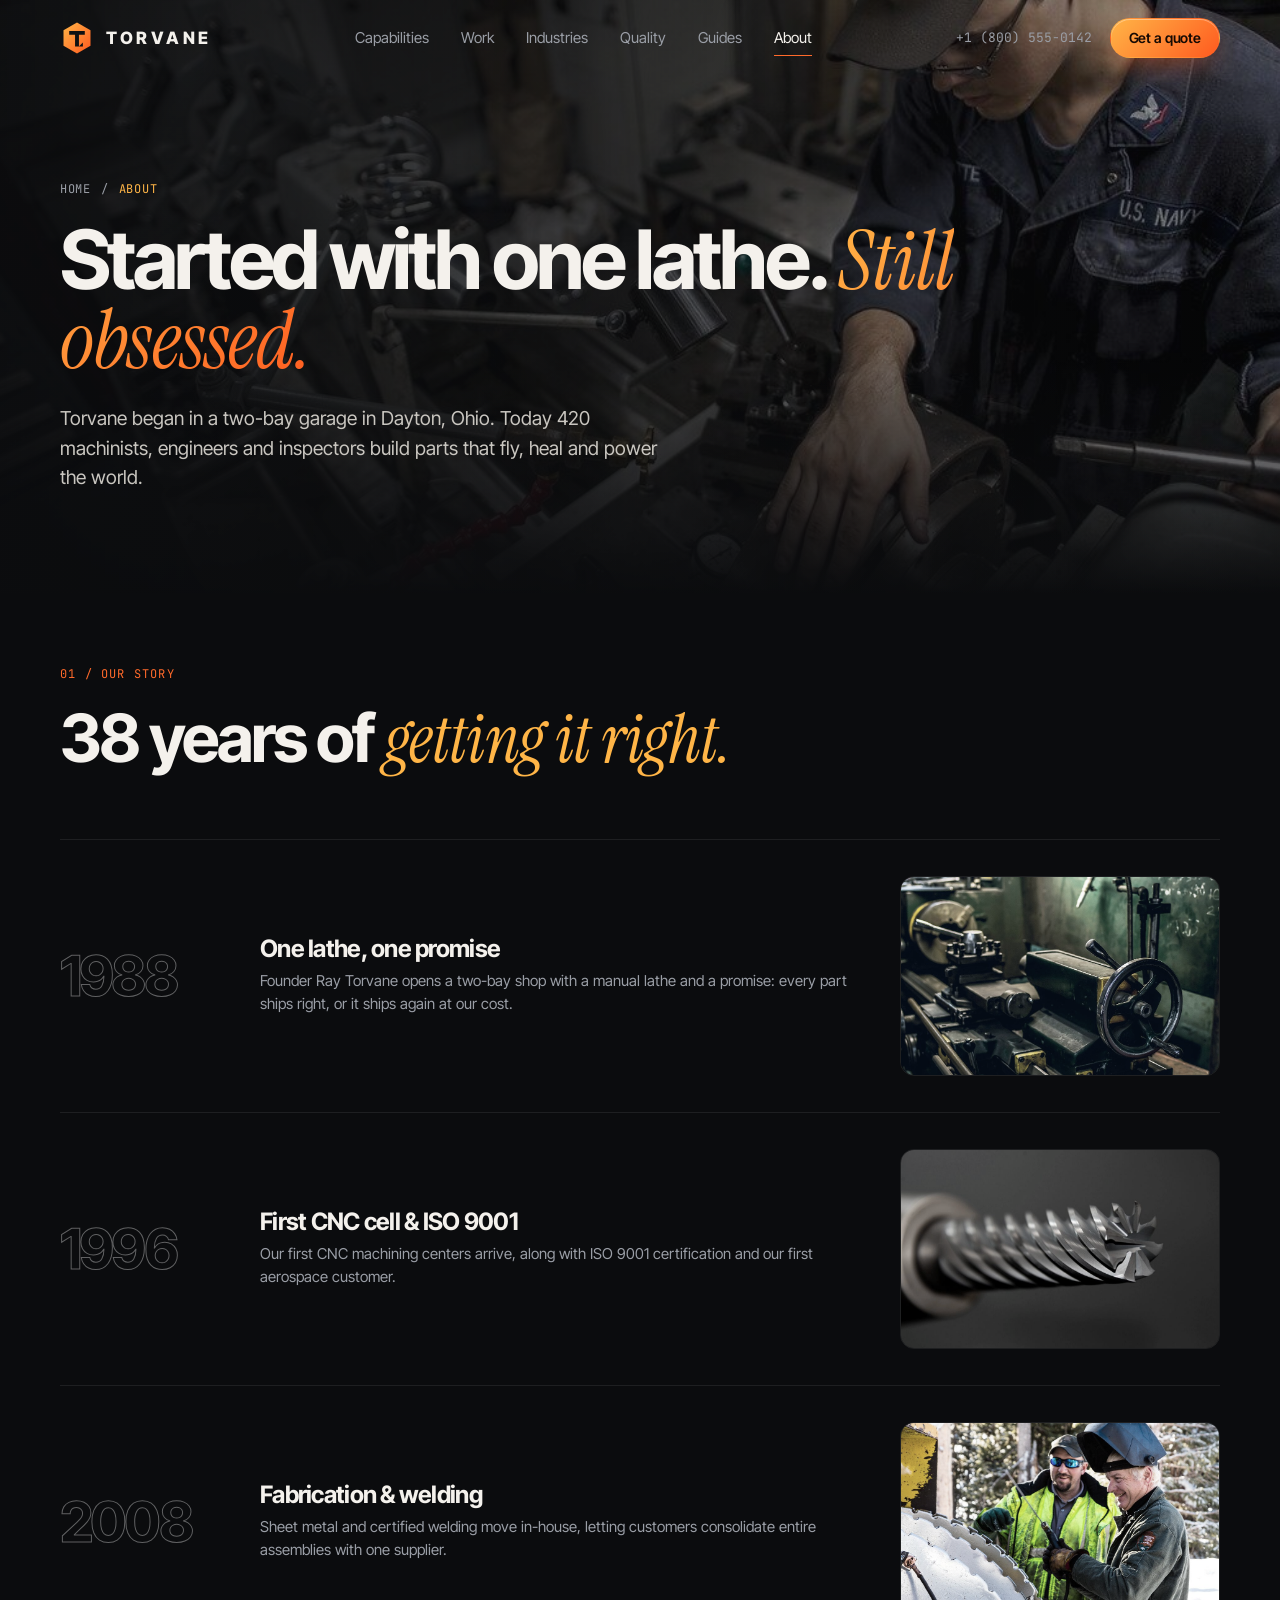
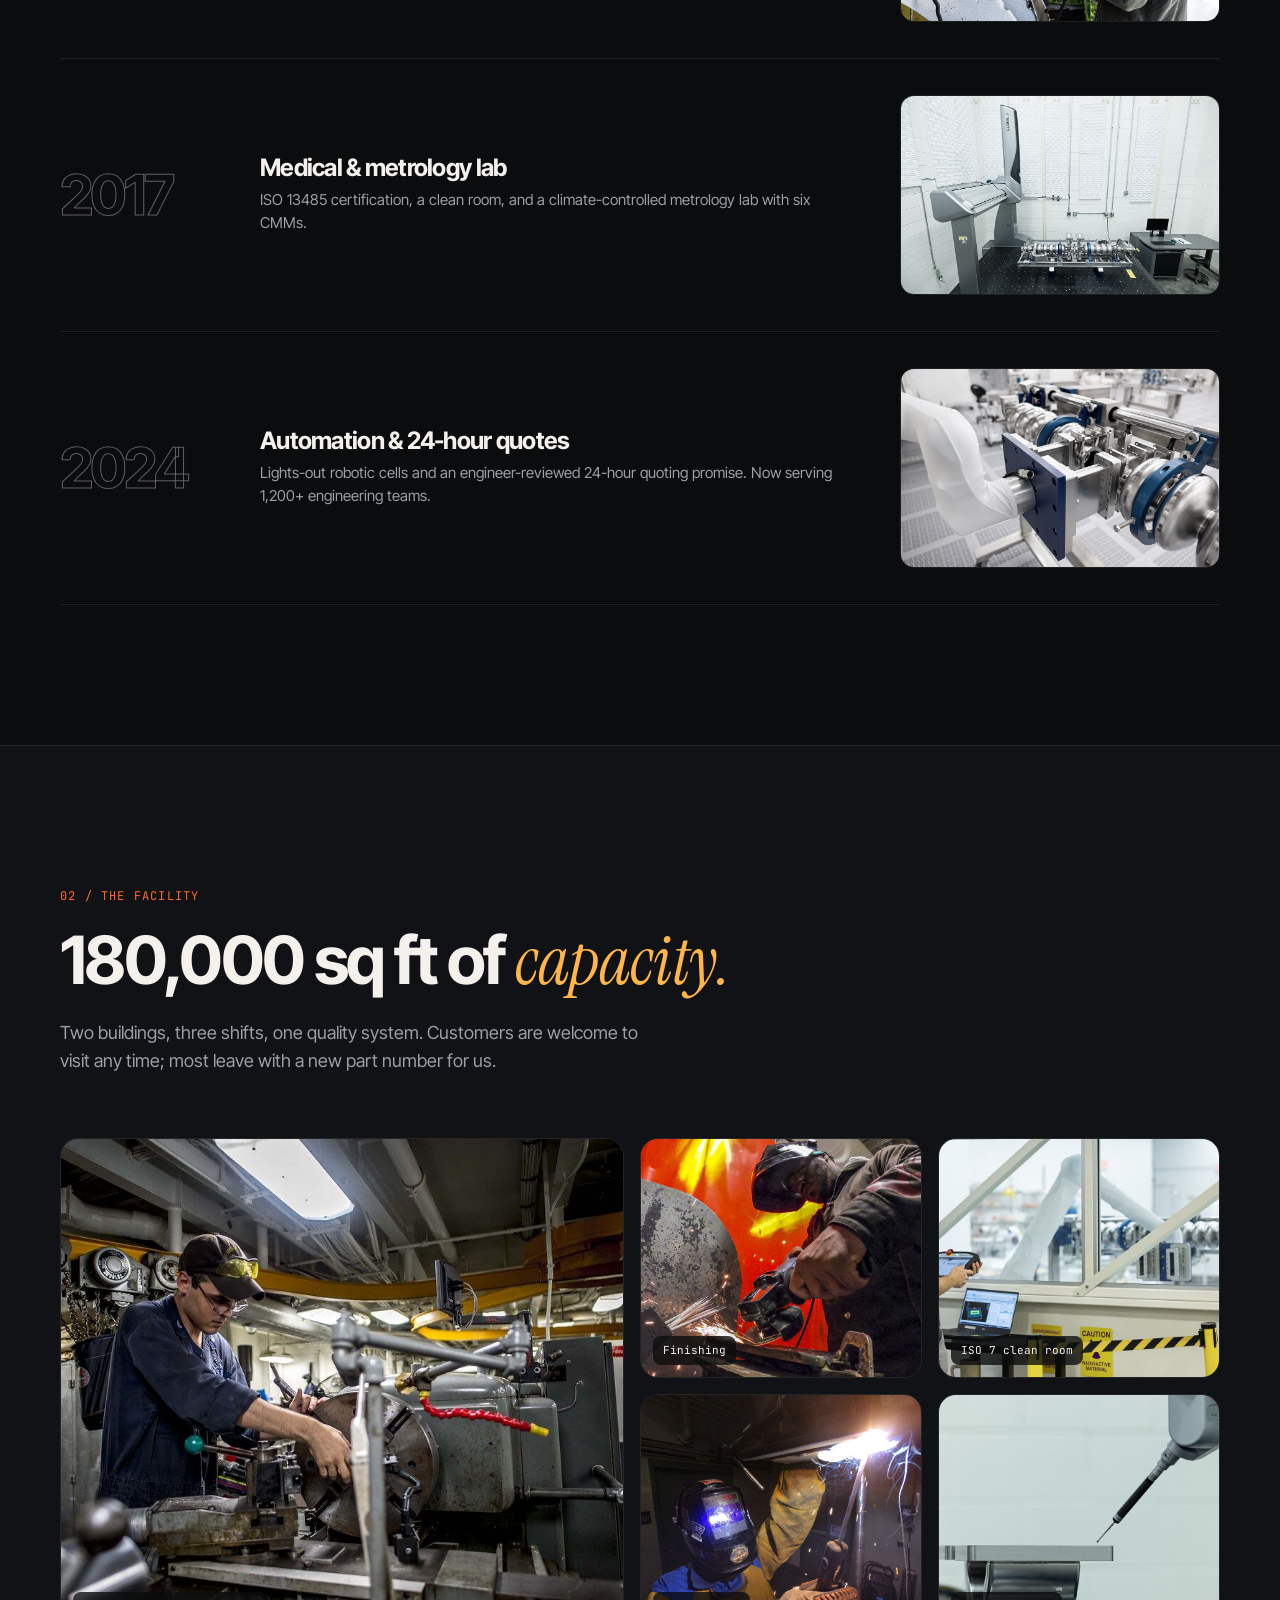
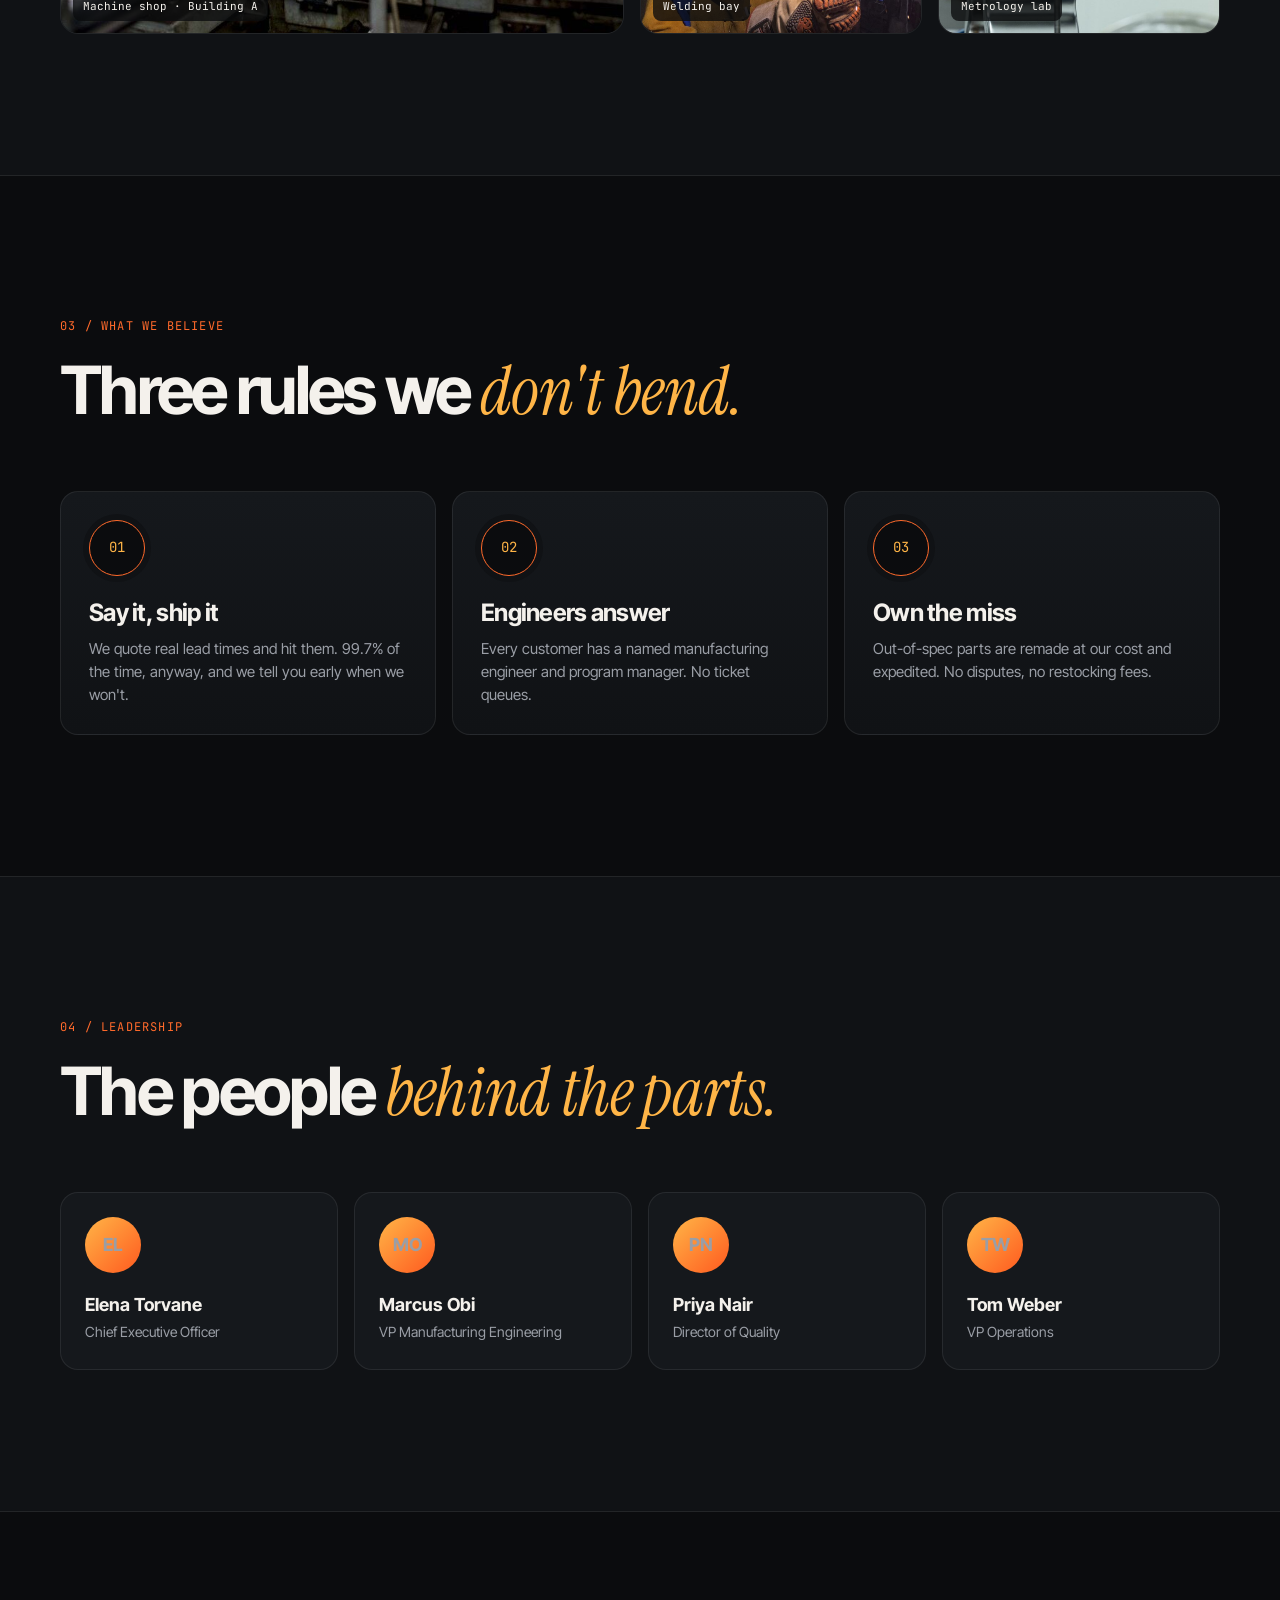
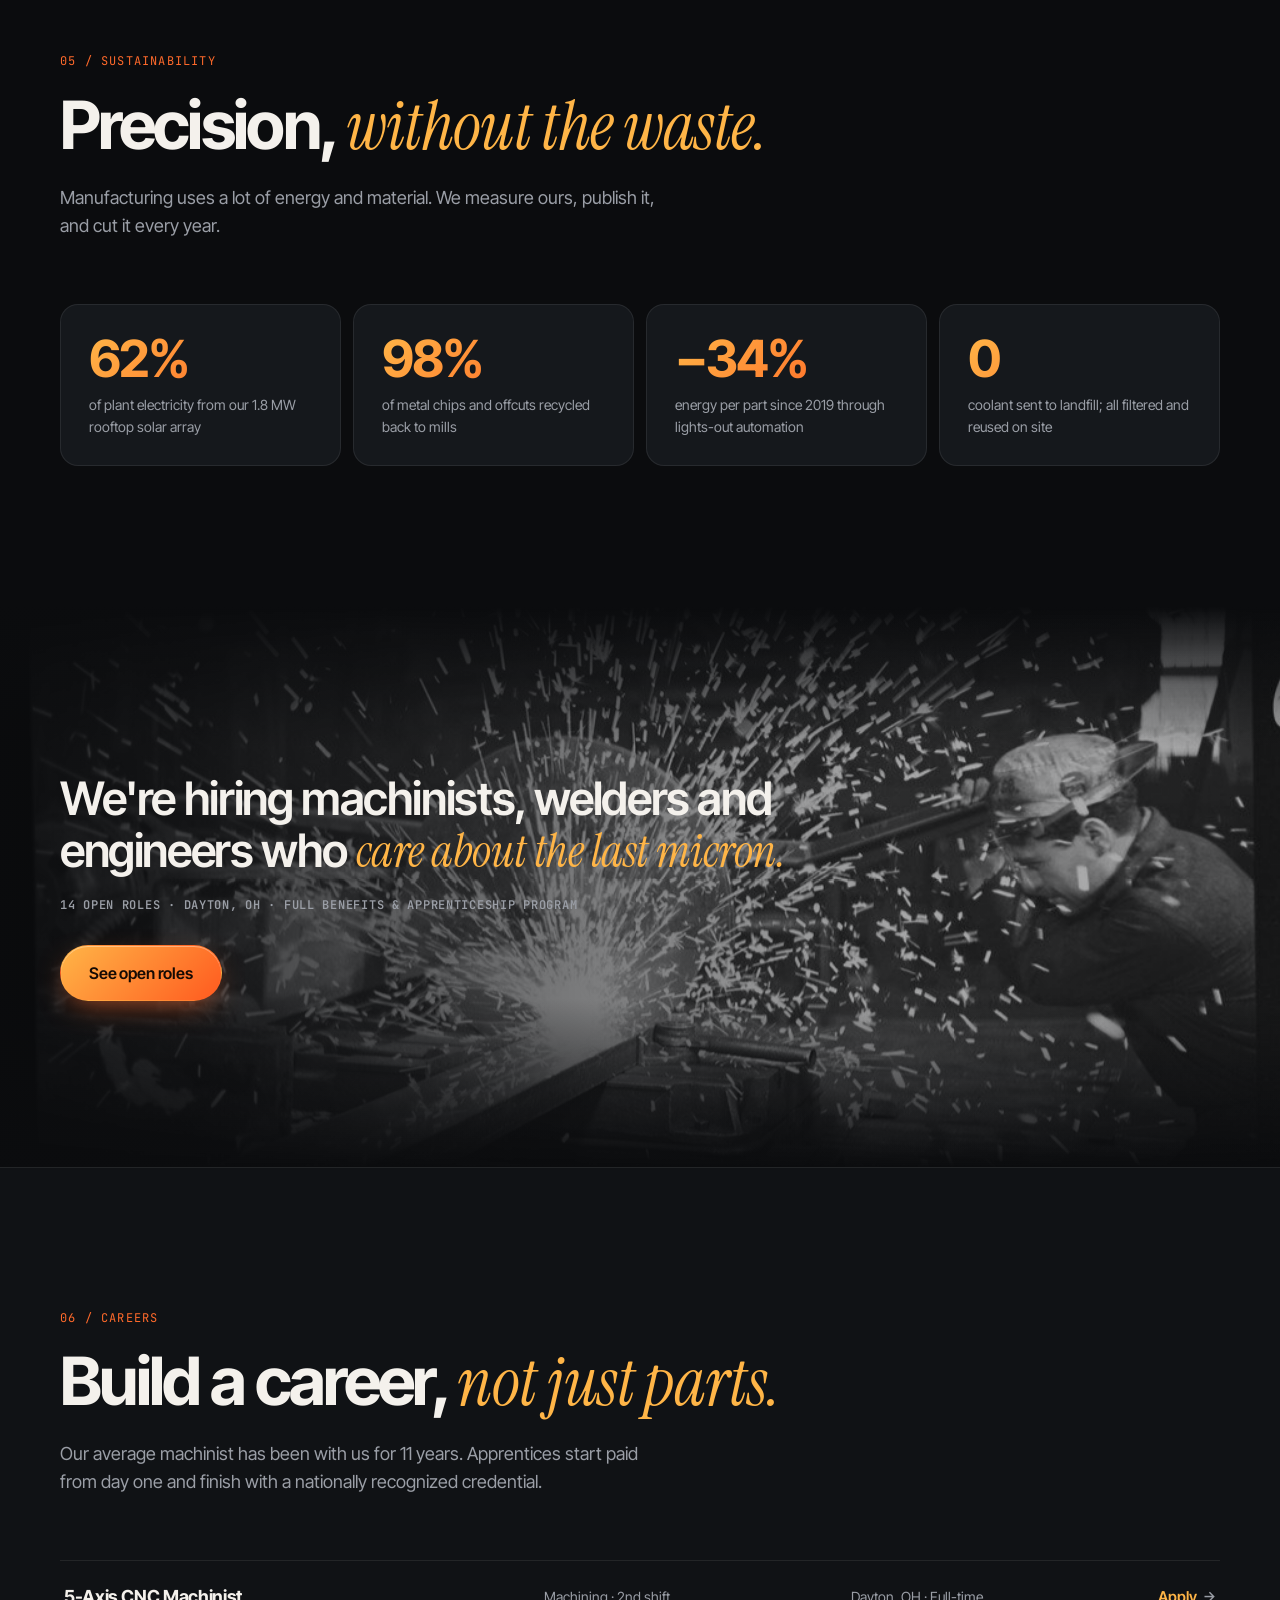
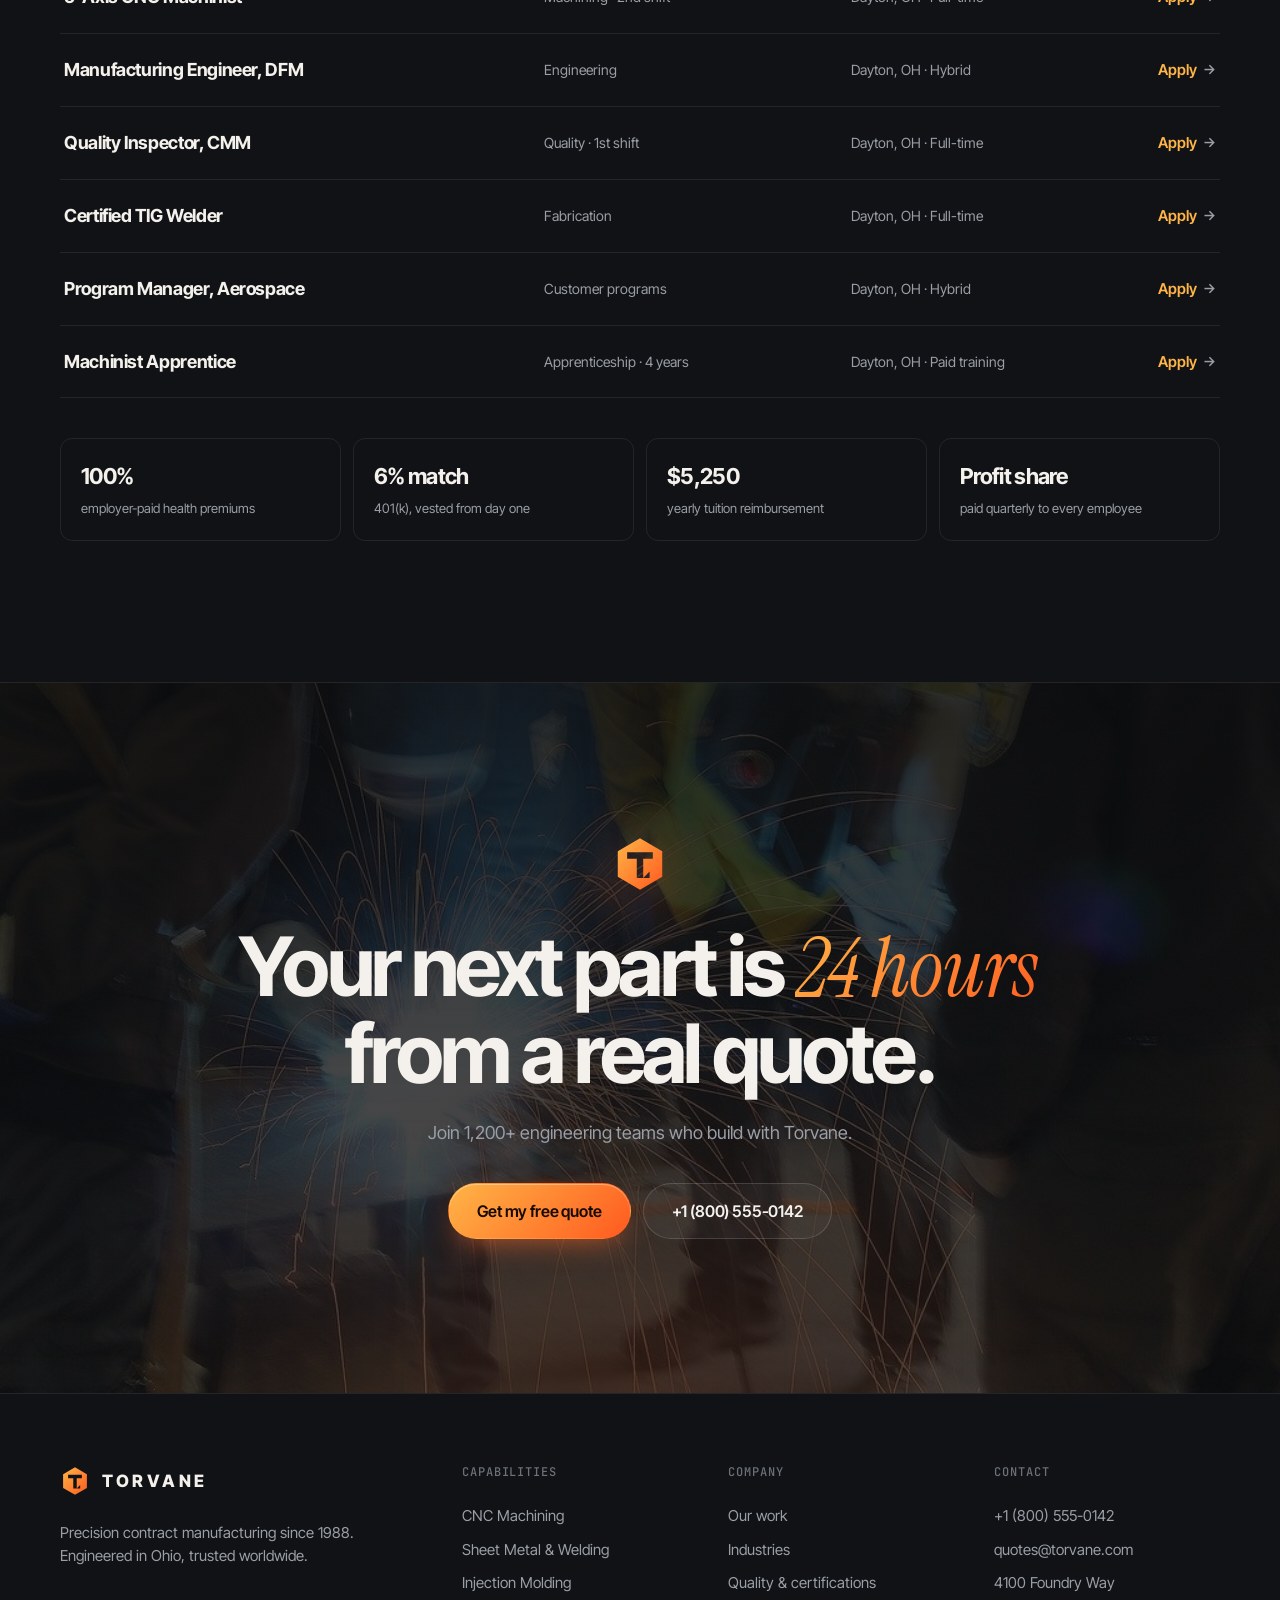
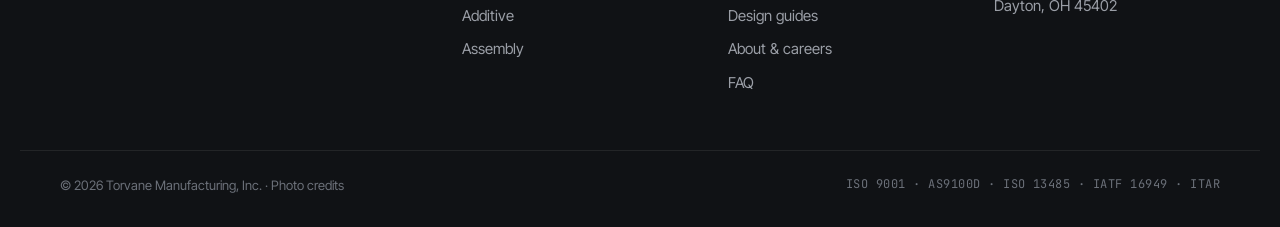
==== commit b9517478: "Expand site content and add design guides page Add a Design Guides page with DFM rule tables for CNC" ====
--- a/about.html
+++ b/about.html
@@ -30,6 +30,7 @@
         <a href="work.html">Work</a>
         <a href="industries.html">Industries</a>
         <a href="quality.html">Quality</a>
+        <a href="guides.html">Guides</a>
         <a href="about.html" class="is-active" aria-current="page">About</a>
       </nav>
       <div class="nav__cta">
@@ -45,6 +46,7 @@
         <a href="work.html">Work</a>
         <a href="industries.html">Industries</a>
         <a href="quality.html">Quality</a>
+        <a href="guides.html">Guides</a>
         <a href="about.html" class="is-active" aria-current="page">About</a>
       <a href="quote.html" class="btn btn--primary">Get a quote in 24h</a>
     </div>
@@ -122,11 +124,52 @@
       </div>
     </section>
 
-    <section class="band" id="careers" aria-label="Careers">
+
+    <section class="section">
+      <div class="container">
+        <div class="section__head">
+          <p class="kicker reveal">05 / Sustainability</p>
+          <h2 class="reveal">Precision, <em>without the waste.</em></h2>
+          <p class="section__lede reveal">Manufacturing uses a lot of energy and material. We measure ours, publish it, and cut it every year.</p>
+        </div>
+        <div class="eco">
+          <div class="kpi reveal"><b>62%</b><span>of plant electricity from our 1.8 MW rooftop solar array</span></div>
+          <div class="kpi reveal"><b>98%</b><span>of metal chips and offcuts recycled back to mills</span></div>
+          <div class="kpi reveal"><b>−34%</b><span>energy per part since 2019 through lights-out automation</span></div>
+          <div class="kpi reveal"><b>0</b><span>coolant sent to landfill; all filtered and reused on site</span></div>
+        </div>
+      </div>
+    </section>
+
+    <section class="band" aria-label="Careers">
       <img src="assets/img/sparks-bw.jpg" alt="" loading="lazy" data-parallax />
       <div class="container">
         <blockquote class="reveal">We're hiring machinists, welders and engineers who <em>care about the last micron.</em><cite>14 open roles · Dayton, OH · Full benefits &amp; apprenticeship program</cite></blockquote>
-        <a href="mailto:careers@torvane.com" class="btn btn--primary btn--lg reveal" style="margin-top:32px">See open roles</a>
+        <a href="#careers" class="btn btn--primary btn--lg reveal" style="margin-top:32px">See open roles</a>
+      </div>
+    </section>
+
+    <section class="section section--alt" id="careers">
+      <div class="container">
+        <div class="section__head">
+          <p class="kicker reveal">06 / Careers</p>
+          <h2 class="reveal">Build a career, <em>not just parts.</em></h2>
+          <p class="section__lede reveal">Our average machinist has been with us for 11 years. Apprentices start paid from day one and finish with a nationally recognized credential.</p>
+        </div>
+        <div class="roles">
+          <div class="role reveal"><b>5-Axis CNC Machinist</b><span>Machining · 2nd shift</span><span>Dayton, OH · Full-time</span><a class="card__link" href="mailto:careers@torvane.com?subject=5-Axis%20CNC%20Machinist">Apply <span aria-hidden="true">→</span></a></div>
+          <div class="role reveal"><b>Manufacturing Engineer, DFM</b><span>Engineering</span><span>Dayton, OH · Hybrid</span><a class="card__link" href="mailto:careers@torvane.com?subject=Manufacturing%20Engineer">Apply <span aria-hidden="true">→</span></a></div>
+          <div class="role reveal"><b>Quality Inspector, CMM</b><span>Quality · 1st shift</span><span>Dayton, OH · Full-time</span><a class="card__link" href="mailto:careers@torvane.com?subject=Quality%20Inspector">Apply <span aria-hidden="true">→</span></a></div>
+          <div class="role reveal"><b>Certified TIG Welder</b><span>Fabrication</span><span>Dayton, OH · Full-time</span><a class="card__link" href="mailto:careers@torvane.com?subject=TIG%20Welder">Apply <span aria-hidden="true">→</span></a></div>
+          <div class="role reveal"><b>Program Manager, Aerospace</b><span>Customer programs</span><span>Dayton, OH · Hybrid</span><a class="card__link" href="mailto:careers@torvane.com?subject=Program%20Manager">Apply <span aria-hidden="true">→</span></a></div>
+          <div class="role reveal"><b>Machinist Apprentice</b><span>Apprenticeship · 4 years</span><span>Dayton, OH · Paid training</span><a class="card__link" href="mailto:careers@torvane.com?subject=Apprenticeship">Apply <span aria-hidden="true">→</span></a></div>
+        </div>
+        <div class="perks">
+          <div class="perk reveal"><b>100%</b><span>employer-paid health premiums</span></div>
+          <div class="perk reveal"><b>6% match</b><span>401(k), vested from day one</span></div>
+          <div class="perk reveal"><b>$5,250</b><span>yearly tuition reimbursement</span></div>
+          <div class="perk reveal"><b>Profit share</b><span>paid quarterly to every employee</span></div>
+        </div>
       </div>
     </section>
 
@@ -163,6 +206,7 @@
         <a href="work.html">Our work</a>
         <a href="industries.html">Industries</a>
         <a href="quality.html">Quality &amp; certifications</a>
+        <a href="guides.html">Design guides</a>
         <a href="about.html">About &amp; careers</a>
         <a href="quote.html#faq">FAQ</a>
       </div>
--- a/styles.css
+++ b/styles.css
@@ -783,3 +783,189 @@
   .team { grid-template-columns: 1fr 1fr; }
   .band blockquote { font-size: 26px; }
 }
+
+/* =========================================================
+   Content expansion
+   ========================================================= */
+/* Pain → fix */
+.pains { display: grid; gap: 12px; }
+.pain { display: grid; grid-template-columns: 1fr 48px 1fr; align-items: stretch; gap: 0; border: 1px solid var(--line); border-radius: var(--radius); overflow: hidden; background: var(--surface); }
+.pain > div { padding: 24px 26px; }
+.pain__bad { color: var(--muted); }
+.pain__bad b, .pain__good b { display: flex; align-items: center; gap: 10px; color: var(--text); font-size: 17px; margin-bottom: 6px; letter-spacing: -0.01em; }
+.pain__bad b::before { content: "✕"; display: grid; place-items: center; width: 22px; height: 22px; border-radius: 50%; background: rgba(255, 93, 93, .12); color: #ff7a7a; font-size: 11px; flex: none; }
+.pain__good { background: linear-gradient(90deg, rgba(255, 106, 43, .08), transparent); }
+.pain__good b::before { content: "✓"; display: grid; place-items: center; width: 22px; height: 22px; border-radius: 50%; background: var(--accent); color: #160a03; font-size: 12px; flex: none; }
+.pain__good span, .pain__bad span { font-size: 15px; color: var(--muted); }
+.pain__arrow { display: grid; place-items: center; color: var(--accent); font-size: 20px; border-inline: 1px solid var(--line); padding: 0 !important; }
+
+/* Deliverables */
+.deliver { display: grid; grid-template-columns: 1fr 1.1fr; gap: clamp(32px, 6vw, 80px); align-items: center; }
+.deliver__list { display: grid; grid-template-columns: 1fr 1fr; gap: 12px; }
+.dl { display: flex; gap: 14px; padding: 18px; border-radius: var(--radius-sm); border: 1px solid var(--line); background: var(--surface); }
+.dl svg { width: 22px; height: 22px; flex: none; fill: none; stroke: var(--accent-2); stroke-width: 1.8; stroke-linecap: round; stroke-linejoin: round; margin-top: 2px; }
+.dl b { display: block; font-size: 15px; }
+.dl span { font-size: 13px; color: var(--muted); }
+
+/* Estimator */
+.estimator { display: grid; grid-template-columns: 1.2fr 1fr; border-radius: 24px; overflow: hidden; border: 1px solid var(--line-2); background: var(--surface); }
+.est__form { padding: 36px; display: flex; flex-direction: column; gap: 22px; }
+.est__group > span { display: block; font-size: 13px; color: var(--muted); font-weight: 500; margin-bottom: 10px; }
+.seg { display: flex; flex-wrap: wrap; gap: 8px; }
+.seg label { cursor: pointer; }
+.seg input { position: absolute; opacity: 0; pointer-events: none; }
+.seg span { display: inline-block; padding: 10px 16px; border-radius: 999px; border: 1px solid var(--line-2); font-size: 14px; transition: all .2s; }
+.seg label:hover span { border-color: rgba(255, 255, 255, .3); }
+.seg input:checked + span { background: var(--text); color: var(--ink); border-color: var(--text); font-weight: 600; }
+.seg input:focus-visible + span { outline: 2px solid var(--accent-2); outline-offset: 2px; }
+.est__out { padding: 36px; background: radial-gradient(500px 300px at 100% 0%, rgba(255, 106, 43, .22), transparent 70%), var(--bg-2); border-left: 1px solid var(--line); display: flex; flex-direction: column; gap: 18px; }
+.est__big { font-size: clamp(48px, 6vw, 76px); font-weight: 700; letter-spacing: -0.05em; line-height: 1; background: var(--grad); -webkit-background-clip: text; background-clip: text; color: transparent; }
+.est__label { font-family: var(--f-mono); font-size: 12px; letter-spacing: .06em; text-transform: uppercase; color: var(--muted); }
+.est__rows { list-style: none; padding: 0; margin: 0; display: flex; flex-direction: column; gap: 10px; }
+.est__rows li { display: flex; justify-content: space-between; gap: 12px; padding-top: 10px; border-top: 1px dashed var(--line-2); font-size: 14px; }
+.est__rows li span { color: var(--muted); }
+.est__note { font-size: 12px; color: var(--dim); margin-top: auto; }
+
+/* Portal mockup */
+.portal { border-radius: 20px; border: 1px solid var(--line-2); background: #0f1114; overflow: hidden; box-shadow: 0 50px 100px -40px rgba(0, 0, 0, .9); font-size: 13px; }
+.portal__bar { display: flex; align-items: center; gap: 8px; padding: 12px 16px; border-bottom: 1px solid var(--line); }
+.portal__bar i { width: 10px; height: 10px; border-radius: 50%; background: #2a2e34; }
+.portal__bar span { margin-left: 10px; font-family: var(--f-mono); font-size: 11px; color: var(--dim); }
+.portal__body { padding: 20px; display: flex; flex-direction: column; gap: 10px; }
+.porder { display: grid; grid-template-columns: 1.4fr 1fr 1.6fr; gap: 16px; align-items: center; padding: 14px 16px; border-radius: 12px; border: 1px solid var(--line); background: var(--surface); }
+.porder b { display: block; font-size: 14px; }
+.porder small { font-family: var(--f-mono); font-size: 11px; color: var(--dim); }
+.pstatus { font-family: var(--f-mono); font-size: 11px; padding: 4px 8px; border-radius: 6px; justify-self: start; }
+.pstatus--run { background: rgba(255, 181, 71, .12); color: var(--accent-2); }
+.pstatus--qc { background: rgba(120, 160, 255, .12); color: #9db8ff; }
+.pstatus--ship { background: rgba(61, 220, 151, .12); color: var(--ok); }
+.pbar { height: 6px; border-radius: 6px; background: rgba(255, 255, 255, .06); overflow: hidden; }
+.pbar span { display: block; height: 100%; background: var(--grad); border-radius: inherit; }
+
+/* Articles */
+.articles { display: grid; grid-template-columns: repeat(3, 1fr); gap: 16px; }
+.article { display: flex; flex-direction: column; border-radius: var(--radius); overflow: hidden; border: 1px solid var(--line); background: var(--surface); transition: border-color .3s, transform .5s var(--ease); }
+.article:hover { border-color: rgba(255, 106, 43, .4); transform: translateY(-4px); }
+.article__img { aspect-ratio: 16 / 10; overflow: hidden; }
+.article__img img { width: 100%; height: 100%; object-fit: cover; transition: transform 1.2s var(--ease); }
+.article:hover .article__img img { transform: scale(1.05); }
+.article__body { padding: 22px 24px 26px; display: flex; flex-direction: column; gap: 10px; flex: 1; }
+.article__meta { font-family: var(--f-mono); font-size: 11px; letter-spacing: .05em; text-transform: uppercase; color: var(--accent-2); }
+.article h3 { font-size: 21px; line-height: 1.2; }
+.article p { color: var(--muted); font-size: 15px; }
+.article__go { margin-top: auto; padding-top: 8px; font-weight: 600; font-size: 14px; color: var(--text); }
+
+/* Design rule tables */
+.rules { width: 100%; border-collapse: collapse; font-size: 15px; border: 1px solid var(--line); border-radius: var(--radius); overflow: hidden; }
+.rules caption { text-align: left; font-family: var(--f-mono); font-size: 12px; letter-spacing: .06em; text-transform: uppercase; color: var(--dim); padding-bottom: 12px; }
+.rules th, .rules td { text-align: left; padding: 14px 18px; border-bottom: 1px solid var(--line); vertical-align: top; }
+.rules thead th { background: var(--surface-2); font-family: var(--f-mono); font-size: 11px; letter-spacing: .06em; text-transform: uppercase; color: var(--muted); font-weight: 500; }
+.rules tbody th { font-weight: 600; color: var(--text); width: 26%; }
+.rules td { color: var(--muted); }
+.rules td b { color: var(--accent-2); font-family: var(--f-mono); font-weight: 500; font-size: 13px; }
+.rules tbody tr:last-child > * { border-bottom: 0; }
+.rules tbody tr:hover > * { background: rgba(255, 255, 255, .02); }
+.guide { display: grid; grid-template-columns: 280px 1fr; gap: clamp(32px, 5vw, 72px); }
+.guide__toc { position: sticky; top: 110px; align-self: start; display: flex; flex-direction: column; gap: 4px; }
+.guide__toc a { padding: 10px 14px; border-radius: 10px; color: var(--muted); font-size: 15px; border: 1px solid transparent; }
+.guide__toc a:hover, .guide__toc a.is-active { color: var(--text); background: rgba(255, 255, 255, .04); border-color: var(--line-2); }
+.guide__sec { scroll-margin-top: 110px; padding-bottom: 72px; margin-bottom: 72px; border-bottom: 1px solid var(--line); }
+.guide__sec:last-child { border-bottom: 0; margin-bottom: 0; }
+.guide__sec h2 { font-size: clamp(32px, 3.6vw, 48px); }
+.guide__sec > p { color: var(--muted); margin: 18px 0 28px; max-width: 680px; font-size: 17px; }
+.guide__img { border-radius: 18px; overflow: hidden; aspect-ratio: 21 / 8; margin-bottom: 28px; border: 1px solid var(--line); }
+.guide__img img { width: 100%; height: 100%; object-fit: cover; }
+.tip { margin-top: 24px; padding: 20px 22px; border-radius: 14px; border: 1px solid rgba(255, 106, 43, .3); background: rgba(255, 106, 43, .06); display: flex; gap: 14px; font-size: 15px; color: #d9d5ce; }
+.tip b { color: var(--accent-2); white-space: nowrap; }
+.glossary { display: grid; grid-template-columns: repeat(2, 1fr); gap: 0 40px; }
+.glossary dt { font-weight: 600; margin-top: 22px; font-size: 16px; }
+.glossary dd { margin: 6px 0 0; color: var(--muted); font-size: 15px; padding-bottom: 22px; border-bottom: 1px solid var(--line); }
+
+/* Detailed case studies */
+.cs { display: grid; grid-template-columns: 1fr 1.15fr; gap: clamp(32px, 5vw, 64px); align-items: start; padding: clamp(48px, 6vw, 80px) 0; border-top: 1px solid var(--line); }
+.cs:first-of-type { border-top: 0; padding-top: 0; }
+.cs__media { position: sticky; top: 110px; border-radius: 22px; overflow: hidden; aspect-ratio: 4 / 3.4; border: 1px solid var(--line-2); }
+.cs__media img { width: 100%; height: 100%; object-fit: cover; }
+.cs__media .case__tag { position: absolute; top: 18px; left: 18px; padding: 7px 11px; border-radius: 999px; background: rgba(11, 12, 14, .75); backdrop-filter: blur(6px); color: var(--text); }
+.cs h3 { font-size: clamp(28px, 3vw, 40px); letter-spacing: -0.035em; }
+.cs__results { display: grid; grid-template-columns: repeat(3, 1fr); gap: 12px; margin: 28px 0; }
+.cs__results div { padding: 18px; border-radius: 14px; border: 1px solid var(--line); background: var(--surface); }
+.cs__results b { display: block; font-size: 32px; letter-spacing: -0.04em; line-height: 1; background: var(--grad); -webkit-background-clip: text; background-clip: text; color: transparent; }
+.cs__results span { font-size: 13px; color: var(--muted); display: block; margin-top: 8px; }
+.cs h4 { font-family: var(--f-mono); font-size: 12px; letter-spacing: .08em; text-transform: uppercase; color: var(--accent); font-weight: 500; margin: 26px 0 10px; }
+.cs p { color: var(--muted); }
+.cs ul { color: var(--muted); padding-left: 18px; margin: 0; display: flex; flex-direction: column; gap: 6px; }
+.cs blockquote { margin: 28px 0 0; padding: 22px 24px; border-left: 2px solid var(--accent); background: rgba(255, 255, 255, .02); border-radius: 0 14px 14px 0; font-size: 17px; }
+.cs blockquote cite { display: block; margin-top: 12px; font-style: normal; font-size: 13px; color: var(--muted); }
+
+/* Industry detail rows */
+.ind-detail { display: grid; grid-template-columns: repeat(3, 1fr); gap: 16px; }
+.ind-detail .card h3 { font-size: 20px; }
+.ind-detail .card ul { margin: 6px 0 0; padding-left: 18px; color: var(--muted); font-size: 14px; display: flex; flex-direction: column; gap: 4px; }
+
+/* Flow (quality steps) */
+.flow { display: grid; grid-template-columns: repeat(5, 1fr); gap: 12px; counter-reset: f; }
+.flow li { list-style: none; padding: 22px; border-radius: var(--radius); border: 1px solid var(--line); background: var(--surface); position: relative; }
+.flow li::before { counter-increment: f; content: "0" counter(f); font-family: var(--f-mono); font-size: 12px; color: var(--accent-2); display: block; margin-bottom: 14px; }
+.flow li b { display: block; font-size: 17px; margin-bottom: 6px; }
+.flow li span { font-size: 14px; color: var(--muted); }
+.flow-wrap { padding: 0; margin: 0; }
+.guarantee { display: grid; grid-template-columns: auto 1fr auto; gap: 28px; align-items: center; padding: 36px; border-radius: 24px; border: 1px solid rgba(255, 106, 43, .35); background: linear-gradient(120deg, rgba(255, 106, 43, .14), rgba(255, 181, 71, .04) 60%, transparent); }
+.guarantee__seal { width: 92px; height: 92px; border-radius: 50%; display: grid; place-items: center; background: var(--grad); color: #160a03; font-weight: 800; font-size: 13px; text-align: center; line-height: 1.1; letter-spacing: .04em; box-shadow: 0 20px 40px -10px rgba(255, 106, 43, .6); }
+.guarantee h3 { font-size: 26px; }
+.guarantee p { color: var(--muted); margin-top: 6px; }
+
+/* Roles */
+.roles { border-top: 1px solid var(--line); }
+.role { display: grid; grid-template-columns: 1.6fr 1fr 1fr auto; gap: 20px; align-items: center; padding: 22px 4px; border-bottom: 1px solid var(--line); transition: background .2s; }
+.role:hover { background: rgba(255, 255, 255, .02); }
+.role b { font-size: 18px; letter-spacing: -0.02em; }
+.role span { color: var(--muted); font-size: 14px; }
+.role .card__link { justify-self: end; }
+.perks { display: grid; grid-template-columns: repeat(4, 1fr); gap: 12px; margin-top: 40px; }
+.perk { padding: 20px; border-radius: var(--radius-sm); border: 1px solid var(--line); }
+.perk b { display: block; font-size: 22px; letter-spacing: -0.03em; }
+.perk span { color: var(--muted); font-size: 13px; }
+
+/* Checklist + next steps on quote page */
+.next { display: grid; grid-template-columns: repeat(4, 1fr); gap: 12px; }
+.next div { padding: 22px; border-radius: var(--radius); border: 1px solid var(--line); background: var(--surface); }
+.next small { font-family: var(--f-mono); font-size: 11px; color: var(--accent-2); letter-spacing: .06em; text-transform: uppercase; }
+.next b { display: block; font-size: 17px; margin: 10px 0 6px; }
+.next span { color: var(--muted); font-size: 14px; }
+.checklist { list-style: none; padding: 0; margin: 0; display: grid; grid-template-columns: 1fr 1fr; gap: 10px 28px; }
+.checklist li { display: flex; gap: 12px; font-size: 15px; color: var(--muted); padding: 12px 0; border-bottom: 1px solid var(--line); }
+.checklist li::before { content: "✓"; color: var(--accent); font-weight: 700; }
+.checklist li b { color: var(--text); font-weight: 600; }
+
+/* Sustainability */
+.eco { display: grid; grid-template-columns: repeat(4, 1fr); gap: 12px; }
+
+@media (max-width: 1080px) {
+  .deliver, .estimator, .cs, .guide { grid-template-columns: 1fr; }
+  .est__out { border-left: 0; border-top: 1px solid var(--line); }
+  .cs__media, .guide__toc { position: static; }
+  .guide__toc { flex-direction: row; flex-wrap: wrap; }
+  .articles, .ind-detail { grid-template-columns: 1fr 1fr; }
+  .flow { grid-template-columns: repeat(3, 1fr); }
+  .next, .perks, .eco { grid-template-columns: 1fr 1fr; }
+}
+@media (max-width: 720px) {
+  .pain { grid-template-columns: 1fr; }
+  .pain__arrow { border: 0 !important; border-block: 1px solid var(--line) !important; padding: 6px !important; transform: rotate(90deg); border-inline: 0 !important; }
+  .pain__arrow { transform: none; }
+  .deliver__list, .articles, .ind-detail, .flow, .next, .checklist, .glossary { grid-template-columns: 1fr; }
+  .est__form, .est__out { padding: 24px; }
+  .porder { grid-template-columns: 1fr auto; }
+  .porder .pbar { grid-column: span 2; }
+  .cs__results { grid-template-columns: 1fr 1fr 1fr; gap: 8px; }
+  .cs__results div { padding: 12px; }
+  .cs__results b { font-size: 24px; }
+  .rules { font-size: 14px; }
+  .rules th, .rules td { padding: 12px; }
+  .guarantee { grid-template-columns: 1fr; text-align: left; padding: 26px; }
+  .role { grid-template-columns: 1fr 1fr; gap: 6px 16px; }
+  .role b { grid-column: span 2; }
+  .role .card__link { justify-self: start; grid-column: span 2; margin-top: 6px; }
+  .perks, .eco { grid-template-columns: 1fr 1fr; }
+}
